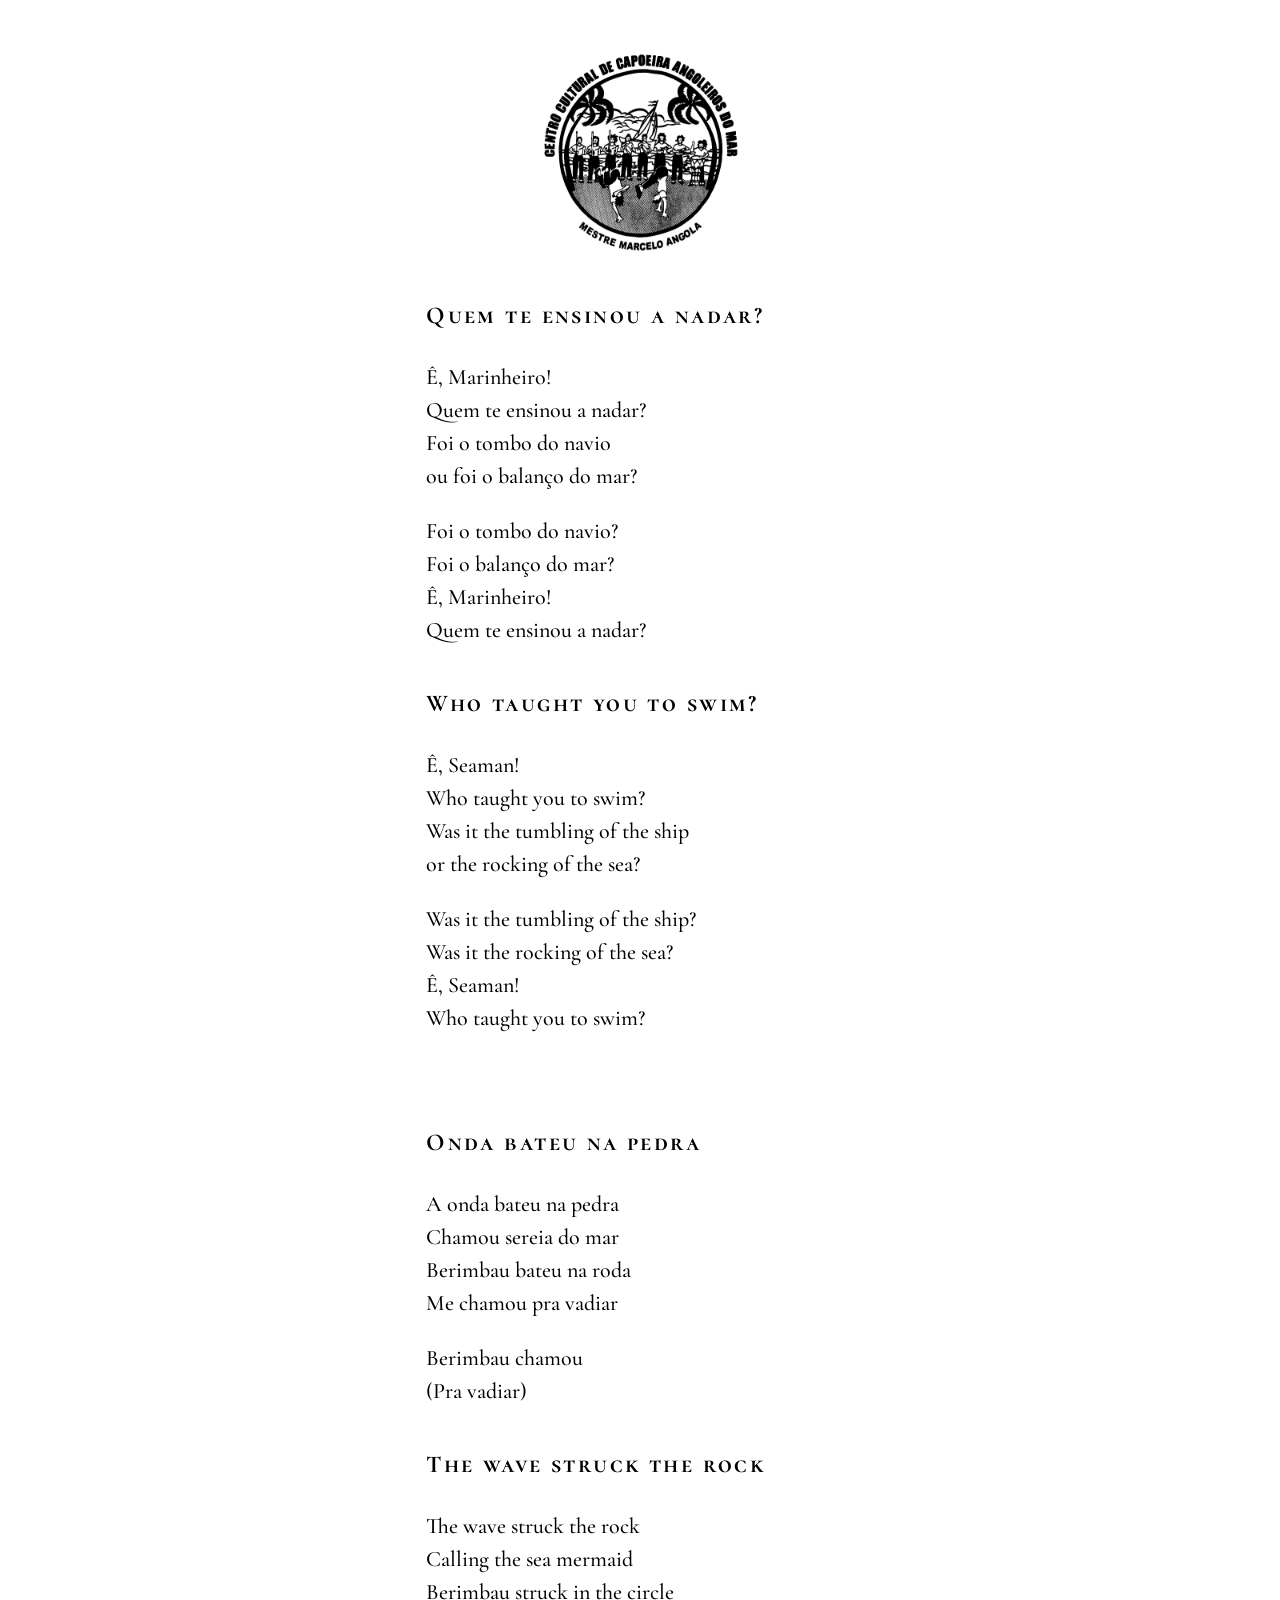
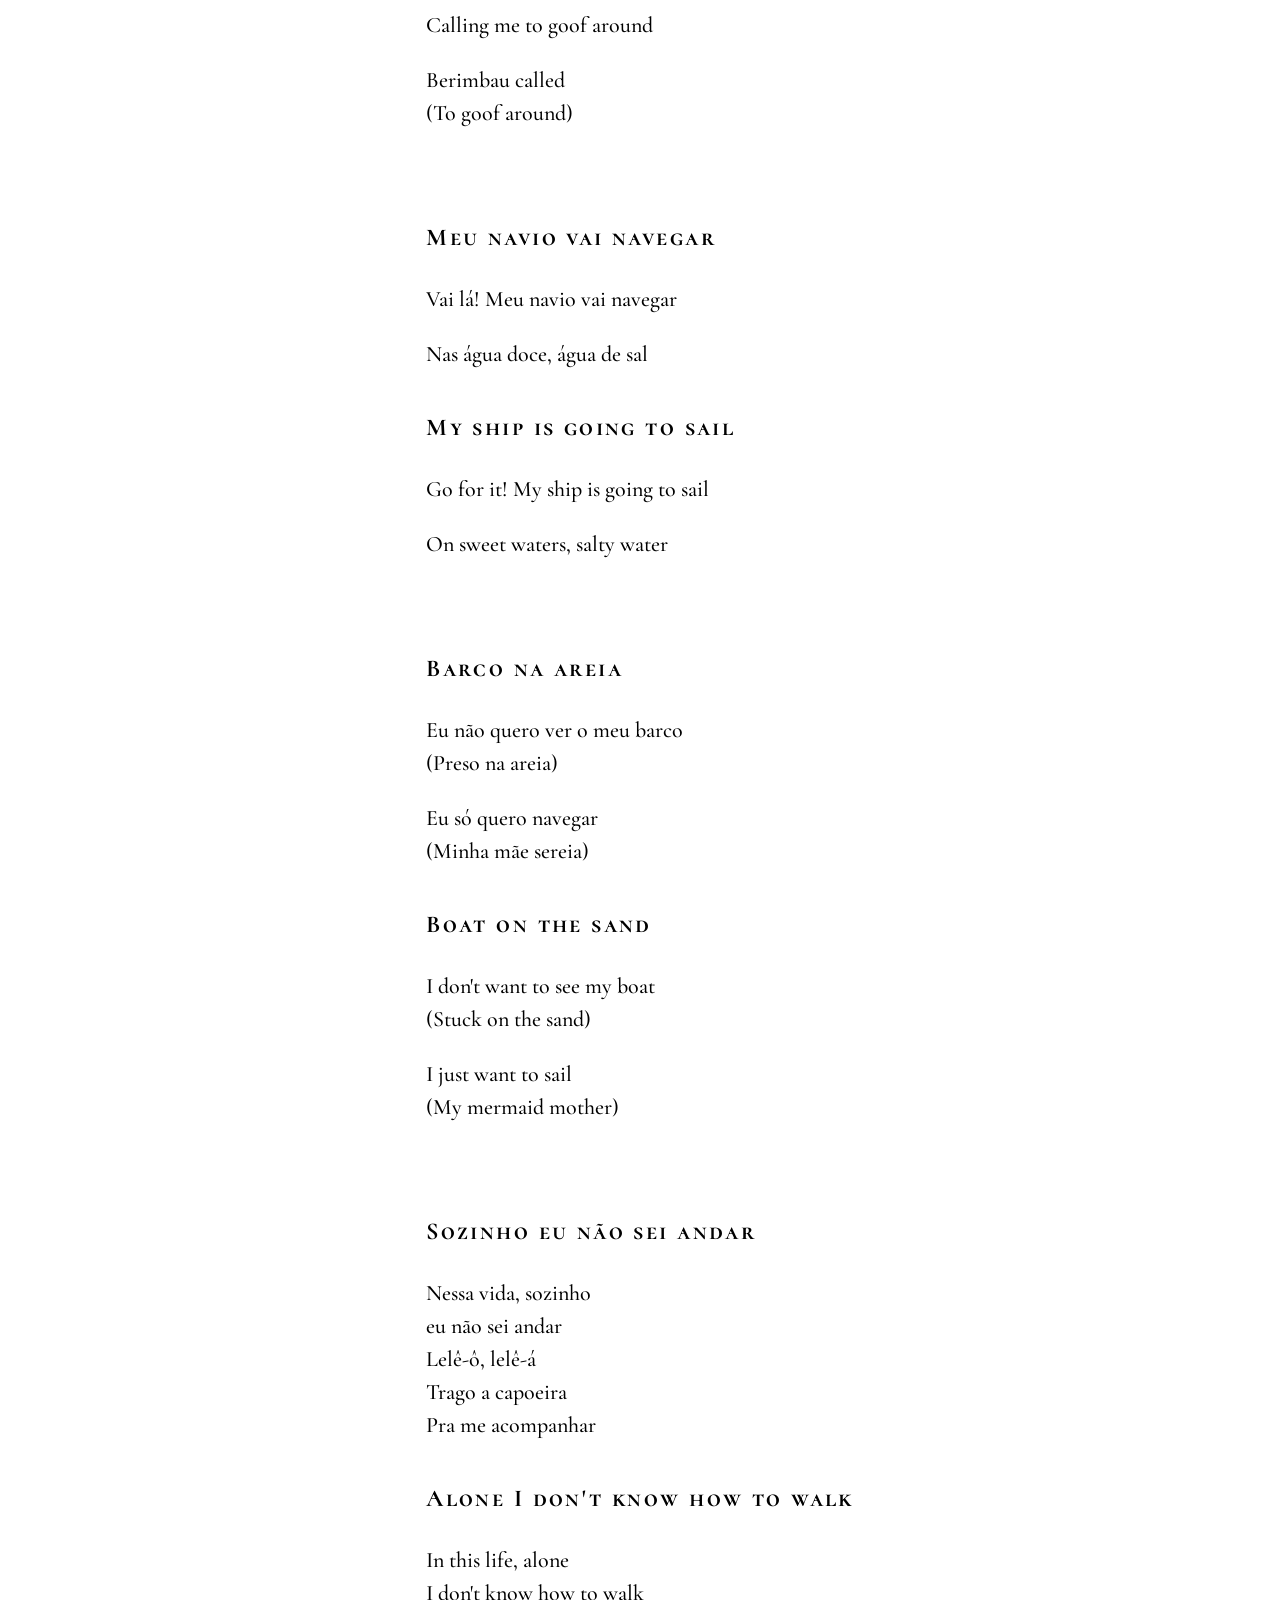
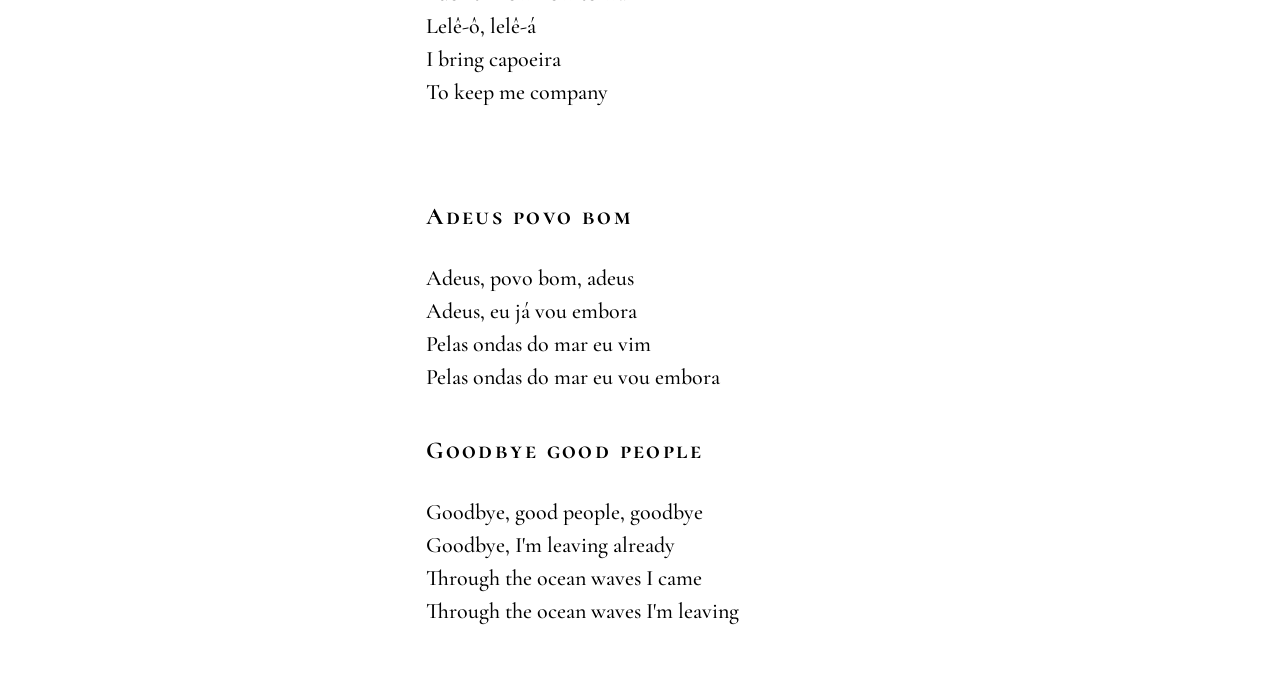
==== index.html @ b3fb3987 "First commit" ====
<!DOCTYPE html>
<head>
  <meta charset="utf-8">
  <title>Letras - Lyrics</title>
  <link rel="stylesheet" href="style.css">
  <meta name="viewport" content="width=device-width, initial-scale=1, maximum-scale=1, user-scalable=no">
</head>
  <body>
    <div class="container">
      <div class="content">
        
        <div style="align-self: center;">
          <img src="grupo.png" width="200px" alt="Angoleiros do Mar Logo">
        </div>

        <div class="block mb-20 mt-20">
          <h2>Quem te ensinou a nadar?</h2>
        </div>

        <div class="block">
          <p>Ê, Marinheiro!</p>
          <p>Quem te ensinou a nadar?</p>
          <p>Foi o tombo do navio</p>
          <p>ou foi o balanço do mar?</p>
        </div>

        <div class="block">
          <p>Foi o tombo do navio?</p>
          <p>Foi o balanço do mar?</p>
          <p>Ê, Marinheiro!</p>
          <p>Quem te ensinou a nadar?</p>
        </div>

        <div class="block mb-20 mt-20">
          <h2>Who taught you to swim?</h2>
        </div>

        <div class="block">
          <p>Ê, Seaman!</p>
          <p>Who taught you to swim?</p>
          <p>Was it the tumbling of the ship</p>
          <p>or the rocking of the sea?</p>
        </div>

        <div class="block">
          <p>Was it the tumbling of the ship?</p>
          <p>Was it the rocking of the sea?</p>
          <p>Ê, Seaman!</p>
          <p>Who taught you to swim?</p>
        </div>

        <div class="block mb-20 mt-20"></div>

        <div class="block mb-20 mt-20">
          <h2>Onda bateu na pedra</h2>
        </div>

        <div class="block">
          <p>A onda bateu na pedra</p>
          <p>Chamou sereia do mar</p>
          <p>Berimbau bateu na roda</p>
          <p>Me chamou pra vadiar</p>
        </div>

        <div class="block">
          <p>Berimbau chamou</p>
          <p>(Pra vadiar)</p>
        </div>

        <div class="block mb-20 mt-20">
          <h2>The wave struck the rock</h2>
        </div>

        <div class="block">
          <p>The wave struck the rock</p>
          <p>Calling the sea mermaid</p>
          <p>Berimbau struck in the circle</p>
          <p>Calling me to goof around</p>
        </div>

        <div class="block">
          <p>Berimbau called</p>
          <p>(To goof around)</p>
        </div>

        <div class="block mb-20 mt-20"></div>

        <div class="block mb-20 mt-20">
          <h2>Meu navio vai navegar</h2>
        </div>

        <div class="block">
          <p>Vai lá! Meu navio vai navegar</p>
        </div>

        <div class="block">
          <p>Nas água doce, água de sal</p>
        </div>

        <div class="block mb-20 mt-20">
          <h2>My ship is going to sail</h2>
        </div>

        <div class="block">
          <p>Go for it! My ship is going to sail</p>
        </div>

        <div class="block">
          <p>On sweet waters, salty water</p>
        </div>

        <div class="block mb-20 mt-20"></div>

        <div class="block mb-20 mt-20">
          <h2>Barco na areia</h2>
        </div>

        <div class="block">
          <p>Eu não quero ver o meu barco</p>
          <p>(Preso na areia)</p>
        </div>

        <div class="block">
          <p>Eu só quero navegar</p>
          <p>(Minha mãe sereia)</p>
        </div>

        <div class="block mb-20 mt-20">
          <h2>Boat on the sand</h2>
        </div>

        <div class="block">
          <p>I don&#x27;t want to see my boat</p>
          <p>(Stuck on the sand)</p>
        </div>

        <div class="block">
          <p>I just want to sail</p>
          <p>(My mermaid mother)</p>
        </div>

        <div class="block mb-20 mt-20"></div>

        <div class="block mb-20 mt-20">
          <h2>Sozinho eu não sei andar</h2>
        </div>

        <div class="block">
          <p>Nessa vida, sozinho</p>
          <p>eu não sei andar</p>
          <p>Lelê-ô, lelê-á</p>
          <p>Trago a capoeira</p>
          <p>Pra me acompanhar</p>
        </div>

        <div class="block mb-20 mt-20">
          <h2>Alone I don&#x27;t know how to walk</h2>
        </div>

        <div class="block">
          <p>In this life, alone</p>
          <p>I don&#x27;t know how to walk</p>
          <p>Lelê-ô, lelê-á</p>
          <p>I bring capoeira</p>
          <p>To keep me company</p>
        </div>

        <div class="block mb-20 mt-20"></div>

        <div class="block mb-20 mt-20">
          <h2>Adeus povo bom</h2>
        </div>

        <div class="block">
          <p>Adeus, povo bom, adeus</p>
          <p>Adeus, eu já vou embora</p>
          <p>Pelas ondas do mar eu vim</p>
          <p>Pelas ondas do mar eu vou embora</p>
        </div>

        <div class="block mb-20 mt-20">
          <h2>Goodbye good people</h2>
        </div>

        <div class="block">
          <p>Goodbye, good people, goodbye</p>
          <p>Goodbye, I&#x27;m leaving already</p>
          <p>Through the ocean waves I came</p>
          <p>Through the ocean waves I&#x27;m leaving</p>
        </div>

        

      </div>
    </div>
  </body>
</html>
---- style.css ----
@import url('https://fonts.googleapis.com/css2?family=Cormorant+Garamond:ital,wght@0,300..700;1,300..700&family=Cormorant+SC:wght@300;400;500;600;700&display=swap');

.cormorant-sc-bold {
  font-family: "Cormorant SC", serif;
  font-weight: 700;
  font-style: normal;
}

.cormorant-garamond-500 {
  font-family: "Cormorant Garamond", serif;
  font-optical-sizing: auto;
  font-weight: 500;
  font-style: normal;
}

html,
body {
  margin: 0;
  padding: 0;
  min-height: 100%;
  min-width: 100%;
  font-size: 22px;
}
body {
  display: flex;
  flex-direction: column;
  align-items: center;
  width: 100vw;
  min-height: 100vh;
}
*, *::before, *::after {
  box-sizing: border-box;
}

.container {
  position: relative;
  width: 100%;
  background: #FFFFFFFF;
  overflow: hidden;
  display: flex;
  align-items: center;
  justify-content: start;
  flex-direction: column;
}
.content {
  position: relative;
  height: auto;
  display: flex;
  align-items: start;
  justify-content: start;
  row-gap: 0.5em;
  padding-inline-start: 2em;
  padding-inline-end: 2em;
  padding-block-start: 1.8em;
  padding-block-end: 1.8em;
  flex-direction: column;
}

.block {
  display: flex;
  flex-direction: column;
  align-items: start;
  margin-bottom: 0.5em;
}

.mb-20 {
  margin-bottom: 20px !important;
}
.mt-20 {
  margin-top: 20px !important;
}

h2 {
  font-family: "Cormorant SC", serif;
  font-weight: 700;
  color: #000;
  font-size: 1.1em;
  margin: 0;
  letter-spacing: 0.1em;
}
p {
  font-size: 1em;
  line-height: 1.5em;
  margin: 0;
  color: #000;
  font-family: "Cormorant Garamond", serif;
  font-weight: 500;
}

@media only screen and (max-width: 767px) {
    body {
        font-size: 18px;
    }
}
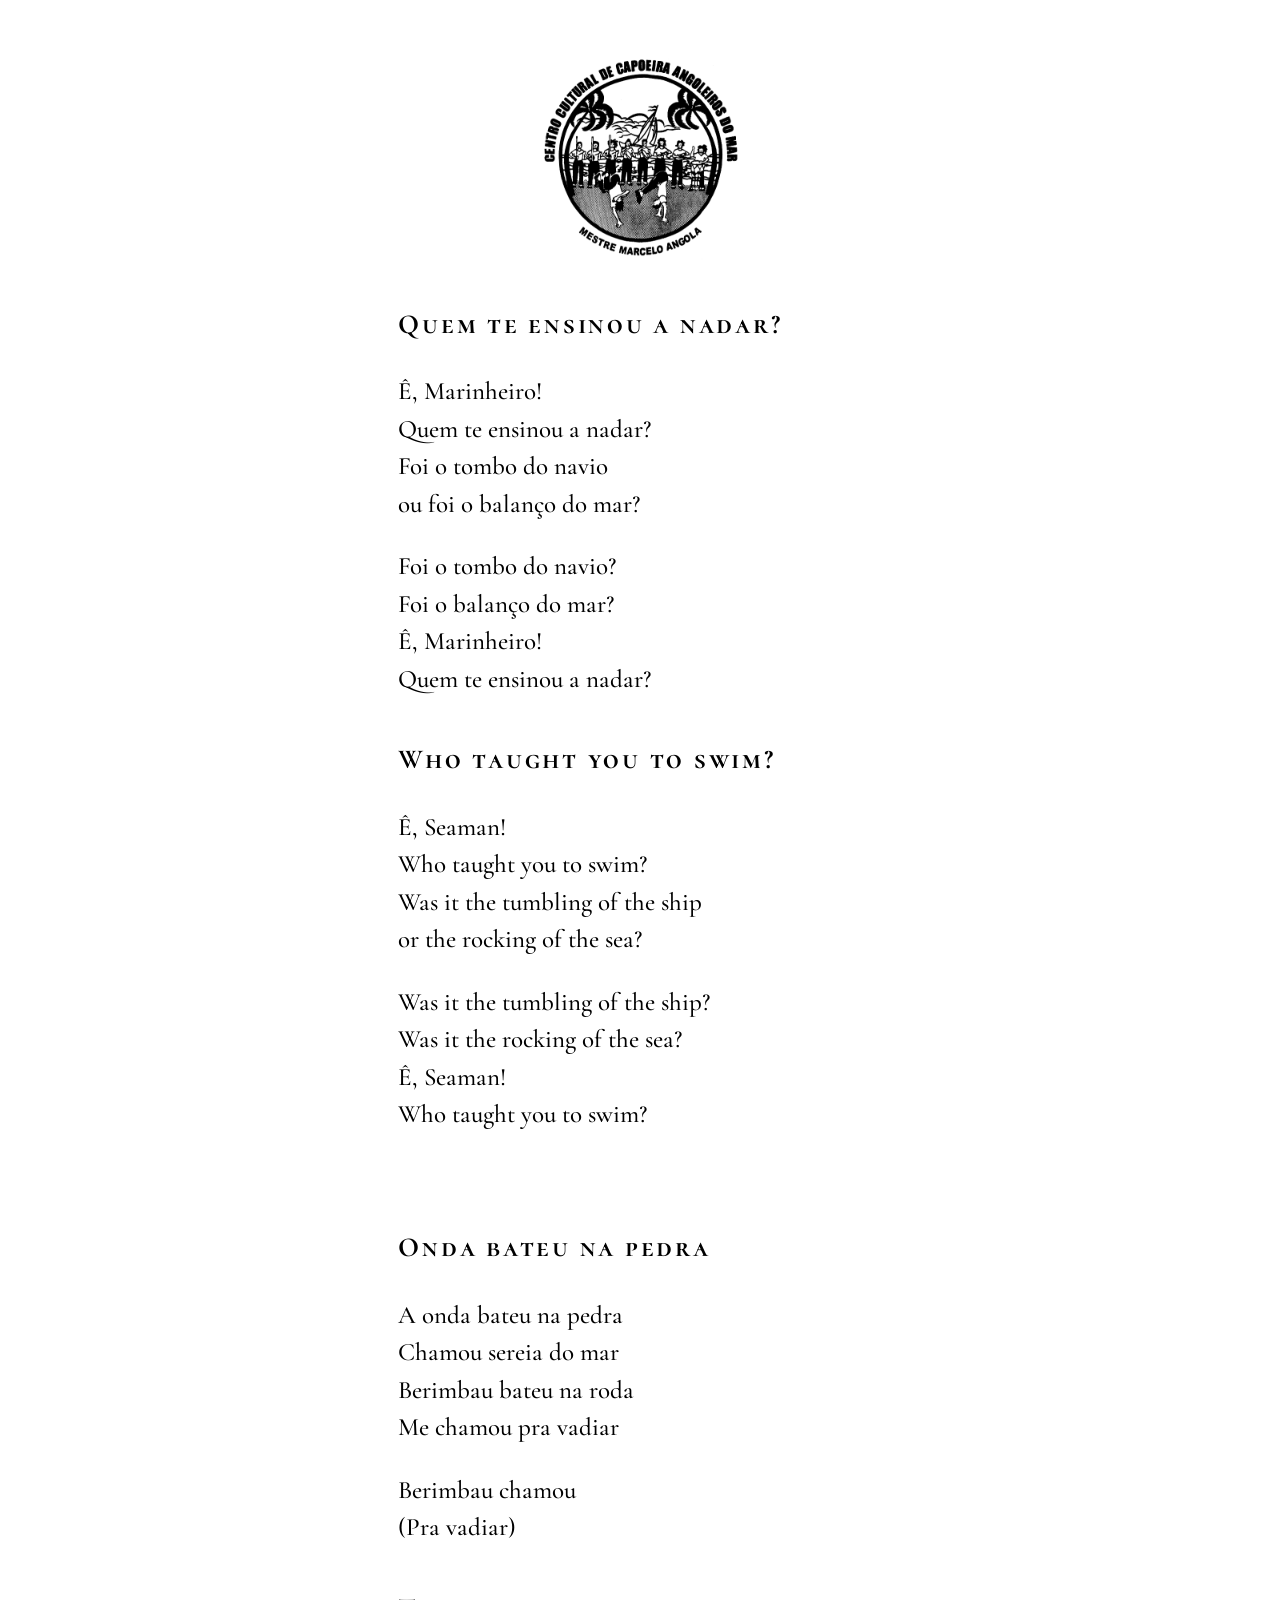
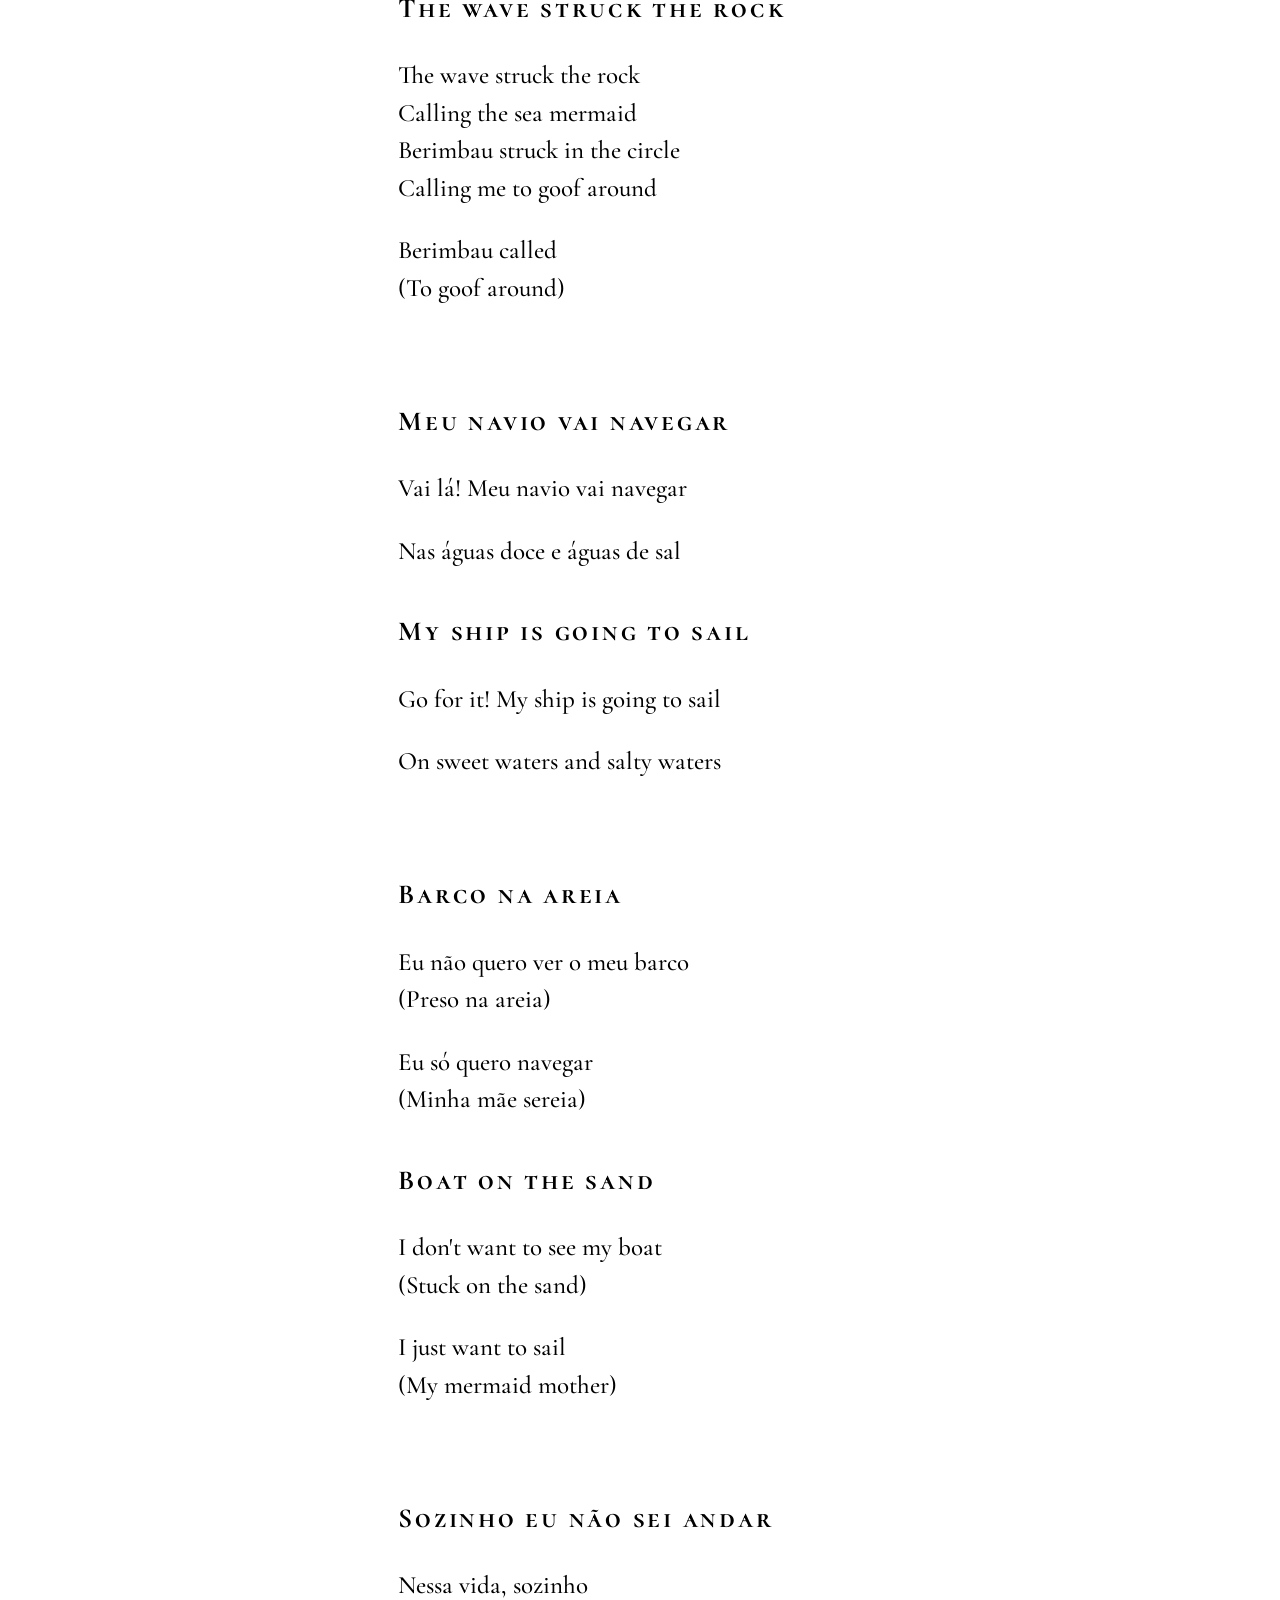
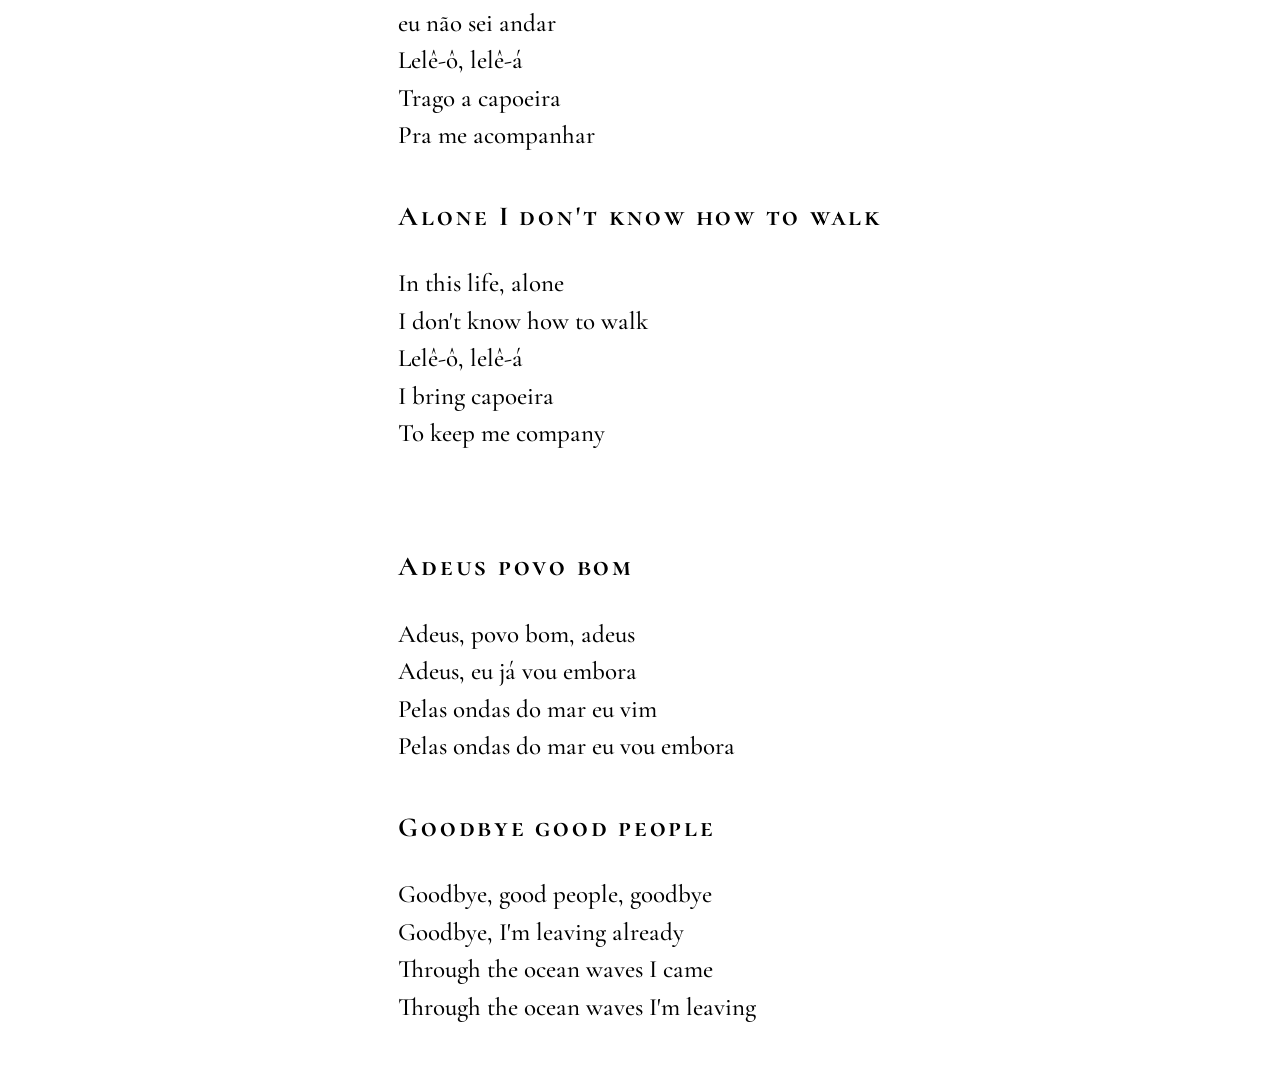
==== commit 97e6e83e: "Fix lyrics and style" ====
--- a/index.html
+++ b/index.html
@@ -94,7 +94,7 @@
         </div>
 
         <div class="block">
-          <p>Nas água doce, água de sal</p>
+          <p>Nas águas doce e águas de sal</p>
         </div>
 
         <div class="block mb-20 mt-20">
@@ -106,7 +106,7 @@
         </div>
 
         <div class="block">
-          <p>On sweet waters, salty water</p>
+          <p>On sweet waters and salty waters</p>
         </div>
 
         <div class="block mb-20 mt-20"></div>
--- a/style.css
+++ b/style.css
@@ -19,7 +19,7 @@
   padding: 0;
   min-height: 100%;
   min-width: 100%;
-  font-size: 22px;
+  font-size: 25px;
 }
 body {
   display: flex;
@@ -86,9 +86,3 @@
   font-family: "Cormorant Garamond", serif;
   font-weight: 500;
 }
-
-@media only screen and (max-width: 767px) {
-    body {
-        font-size: 18px;
-    }
-}
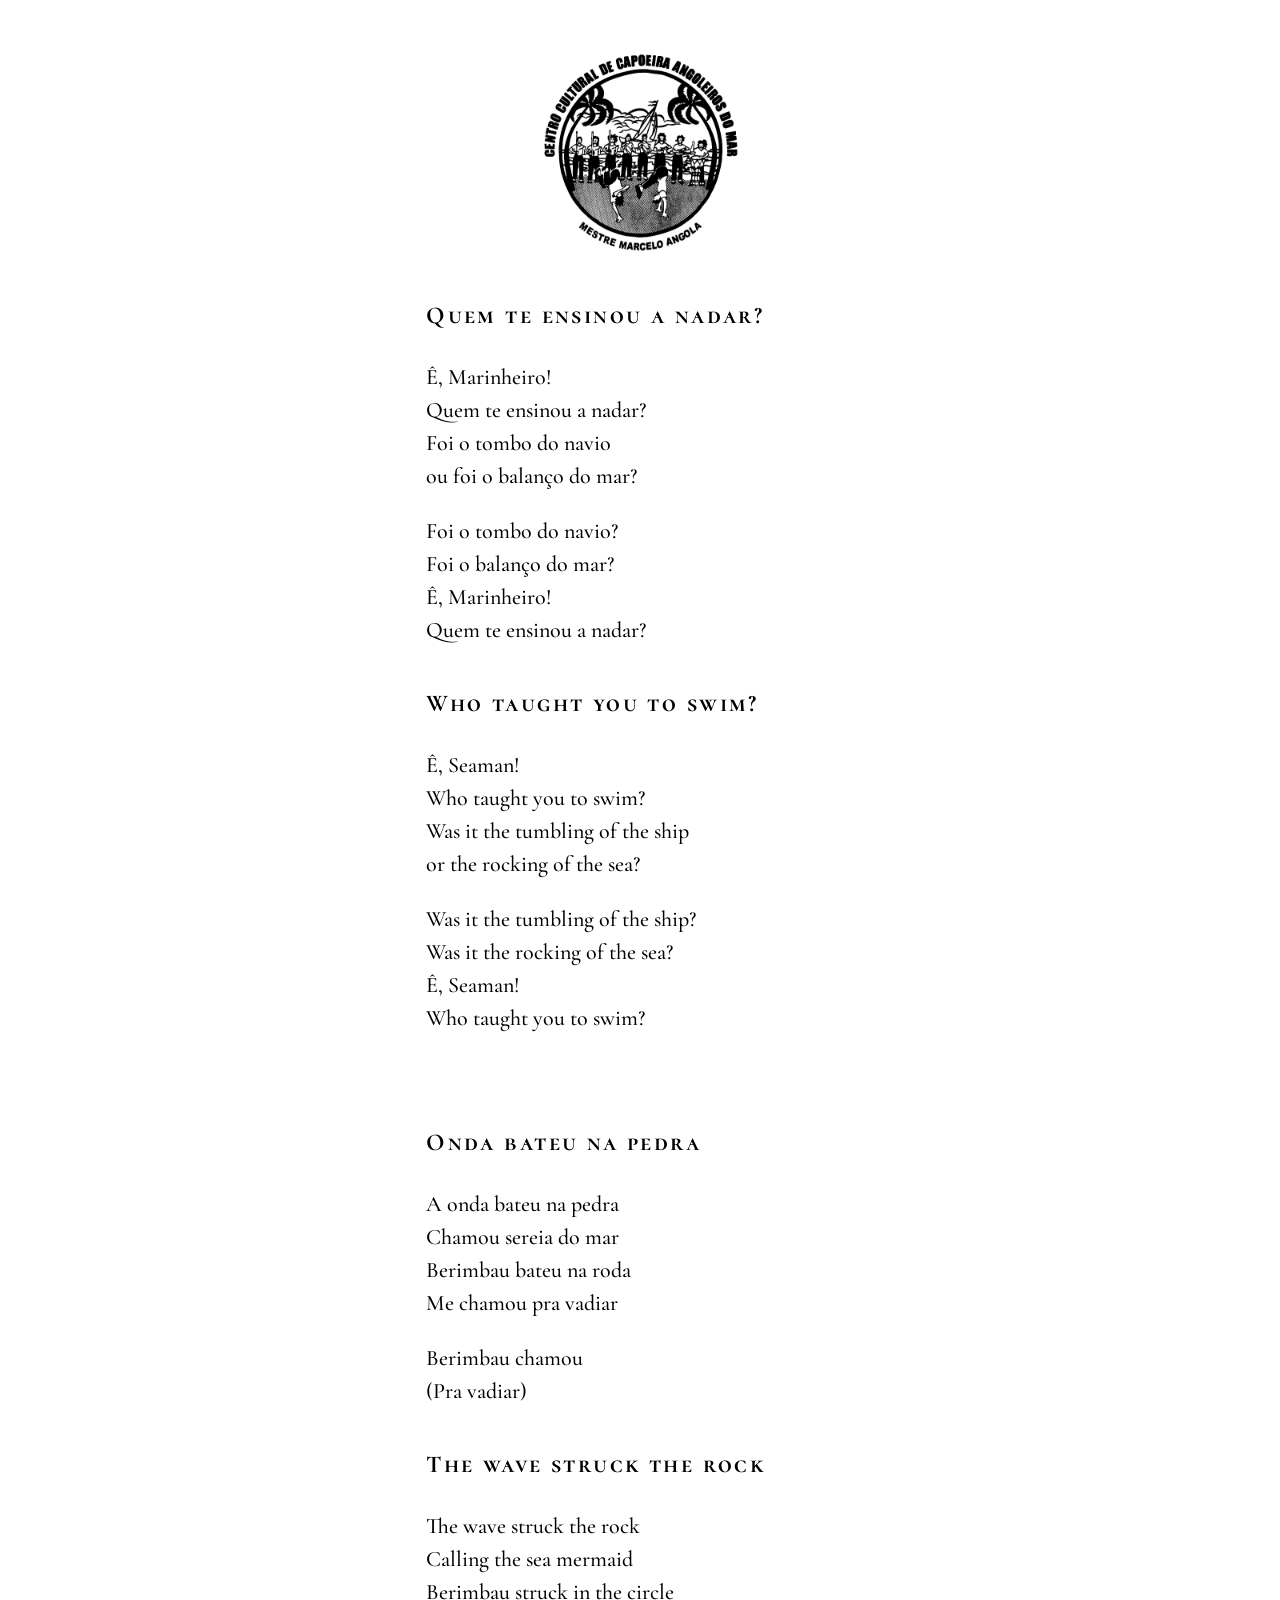
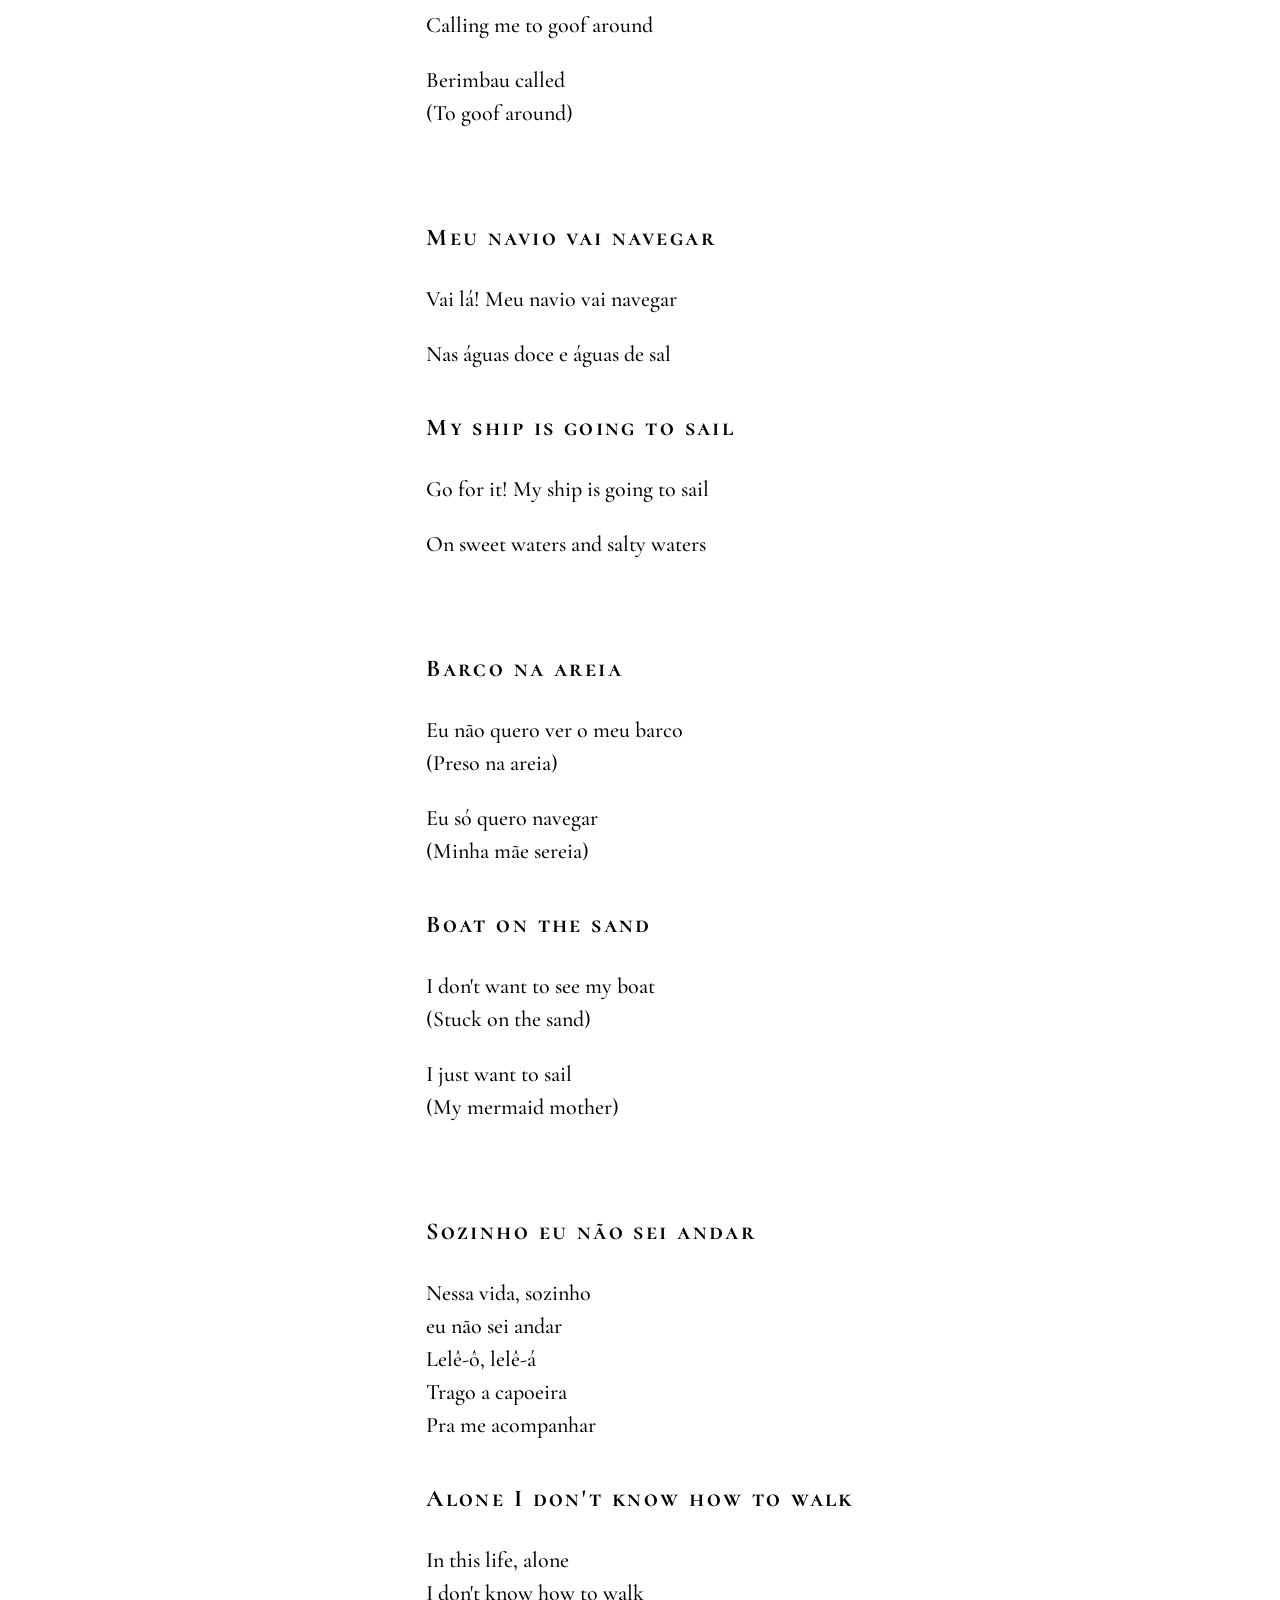
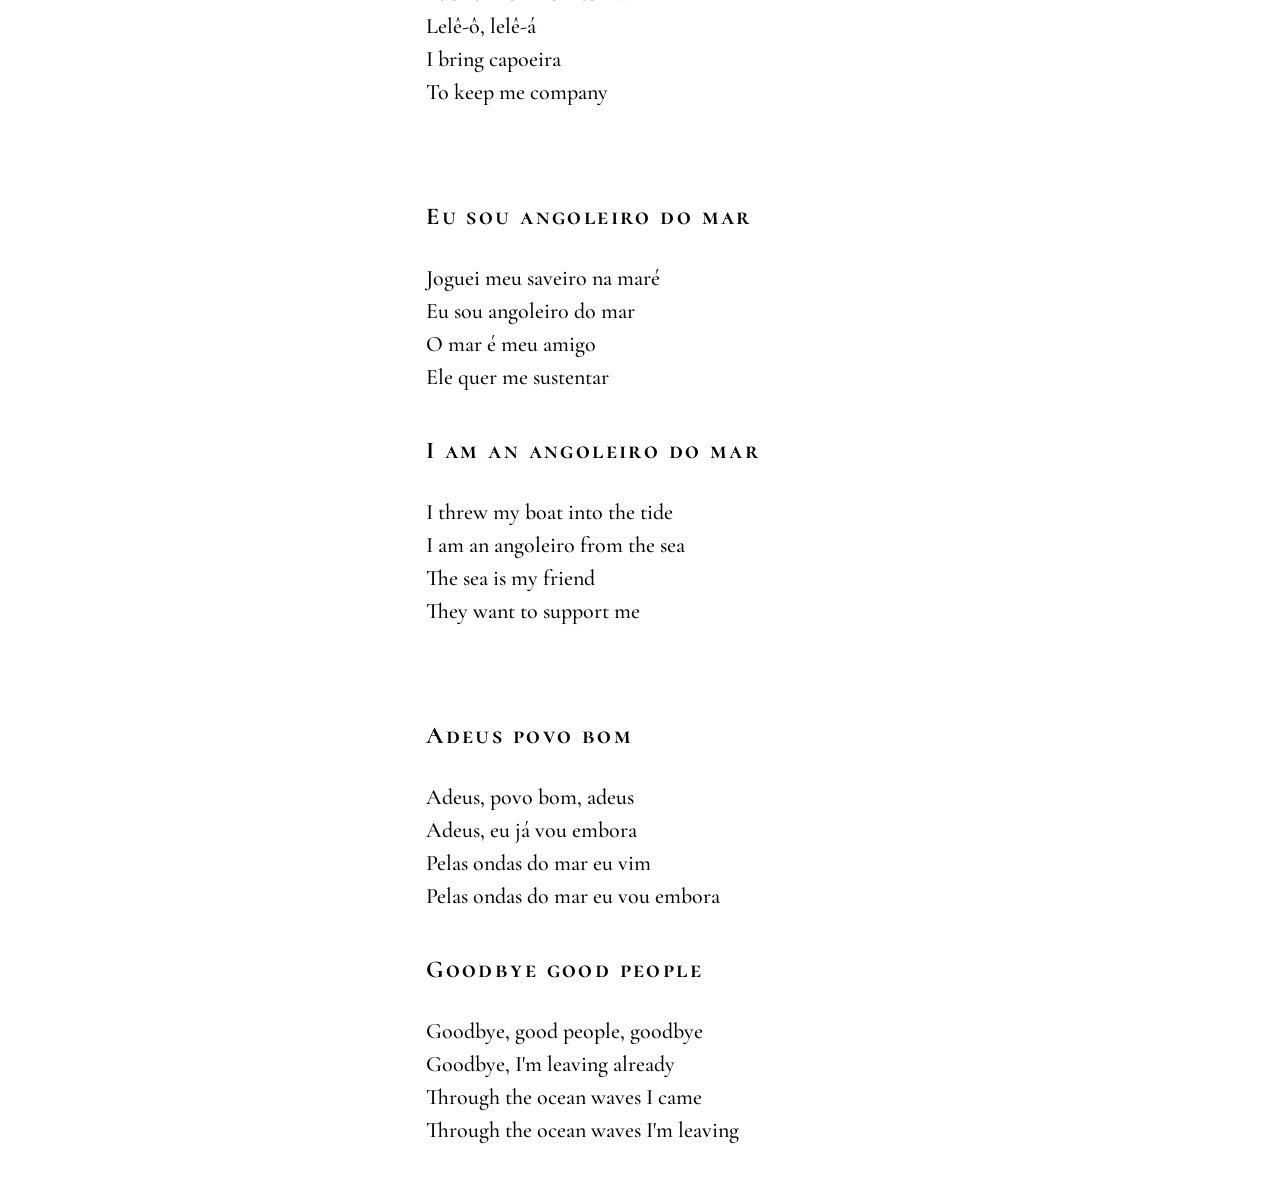
==== commit 90587991: "Add eu sou angoleiro do mar" ====
--- a/index.html
+++ b/index.html
@@ -168,6 +168,30 @@
         <div class="block mb-20 mt-20"></div>
 
         <div class="block mb-20 mt-20">
+          <h2>Eu sou angoleiro do mar</h2>
+        </div>
+
+        <div class="block">
+          <p>Joguei meu saveiro na maré</p>
+          <p>Eu sou angoleir0 do mar</p>
+          <p>O mar é meu amigo</p>
+          <p>Ele quer me sustentar</p>
+        </div>
+
+        <div class="block mb-20 mt-20">
+          <h2>I am an angoleiro do mar</h2>
+        </div>
+
+        <div class="block">
+          <p>I threw my boat into the tide</p>
+          <p>I am an angoleiro from the sea</p>
+          <p>The sea is my friend</p>
+          <p>They want to support me</p>
+        </div>
+
+        <div class="block mb-20 mt-20"></div>
+
+        <div class="block mb-20 mt-20">
           <h2>Adeus povo bom</h2>
         </div>
 
--- a/style.css
+++ b/style.css
@@ -19,7 +19,7 @@
   padding: 0;
   min-height: 100%;
   min-width: 100%;
-  font-size: 25px;
+  font-size: 22px;
 }
 body {
   display: flex;
@@ -86,3 +86,9 @@
   font-family: "Cormorant Garamond", serif;
   font-weight: 500;
 }
+
+@media only screen and (max-width: 767px) {
+    body {
+        font-size: 25px;
+    }
+}
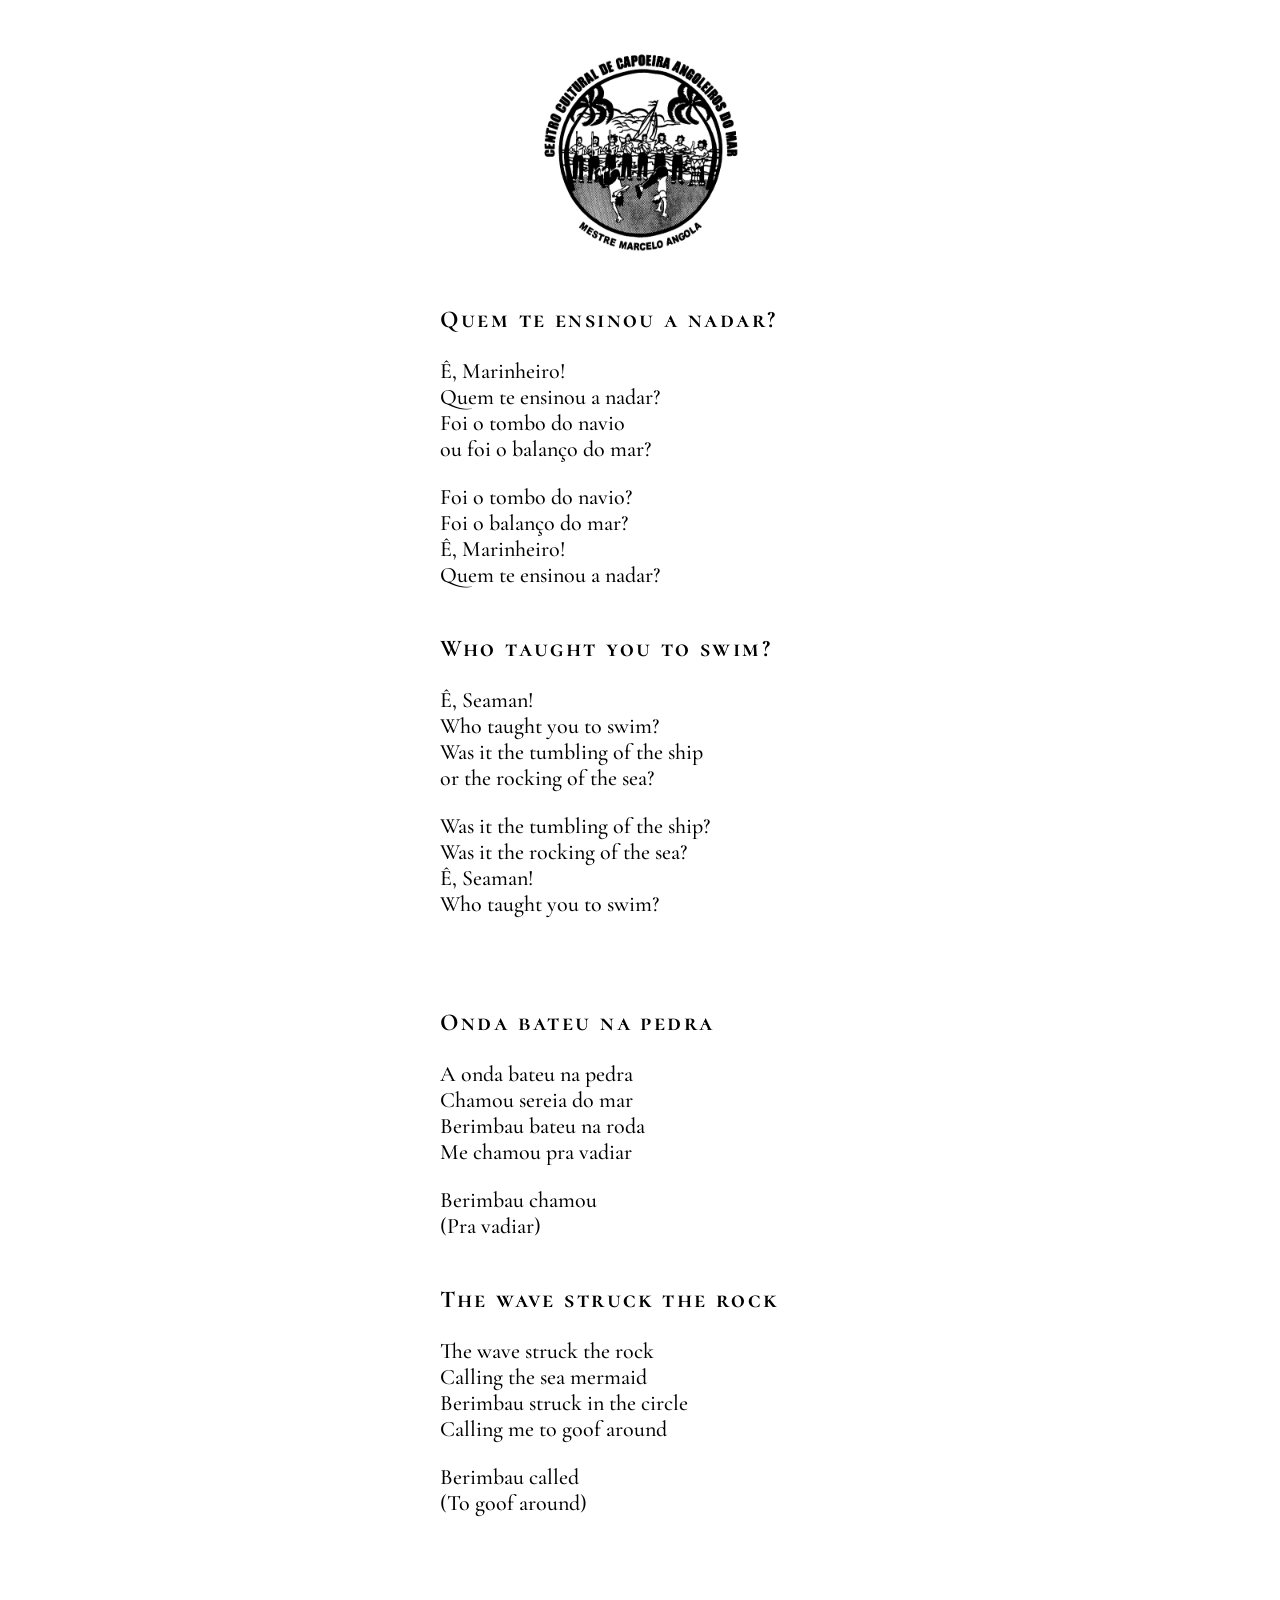
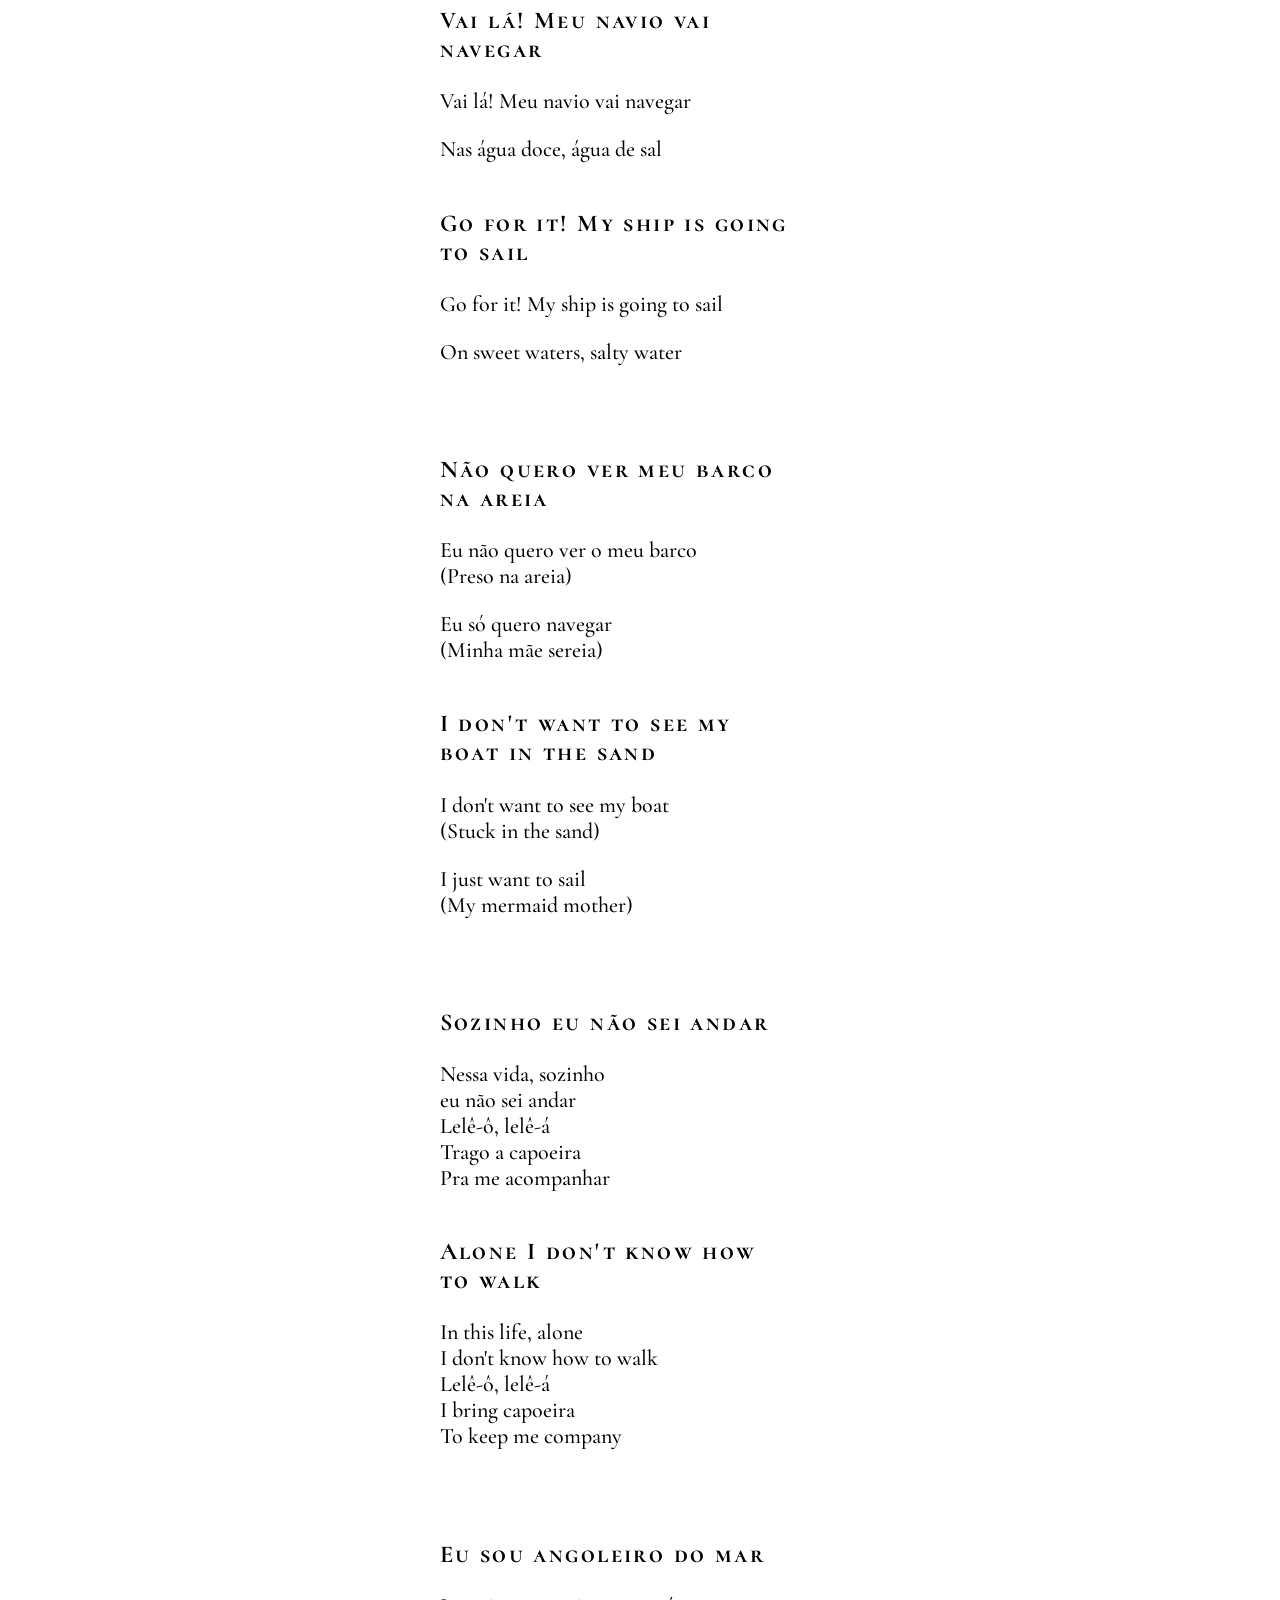
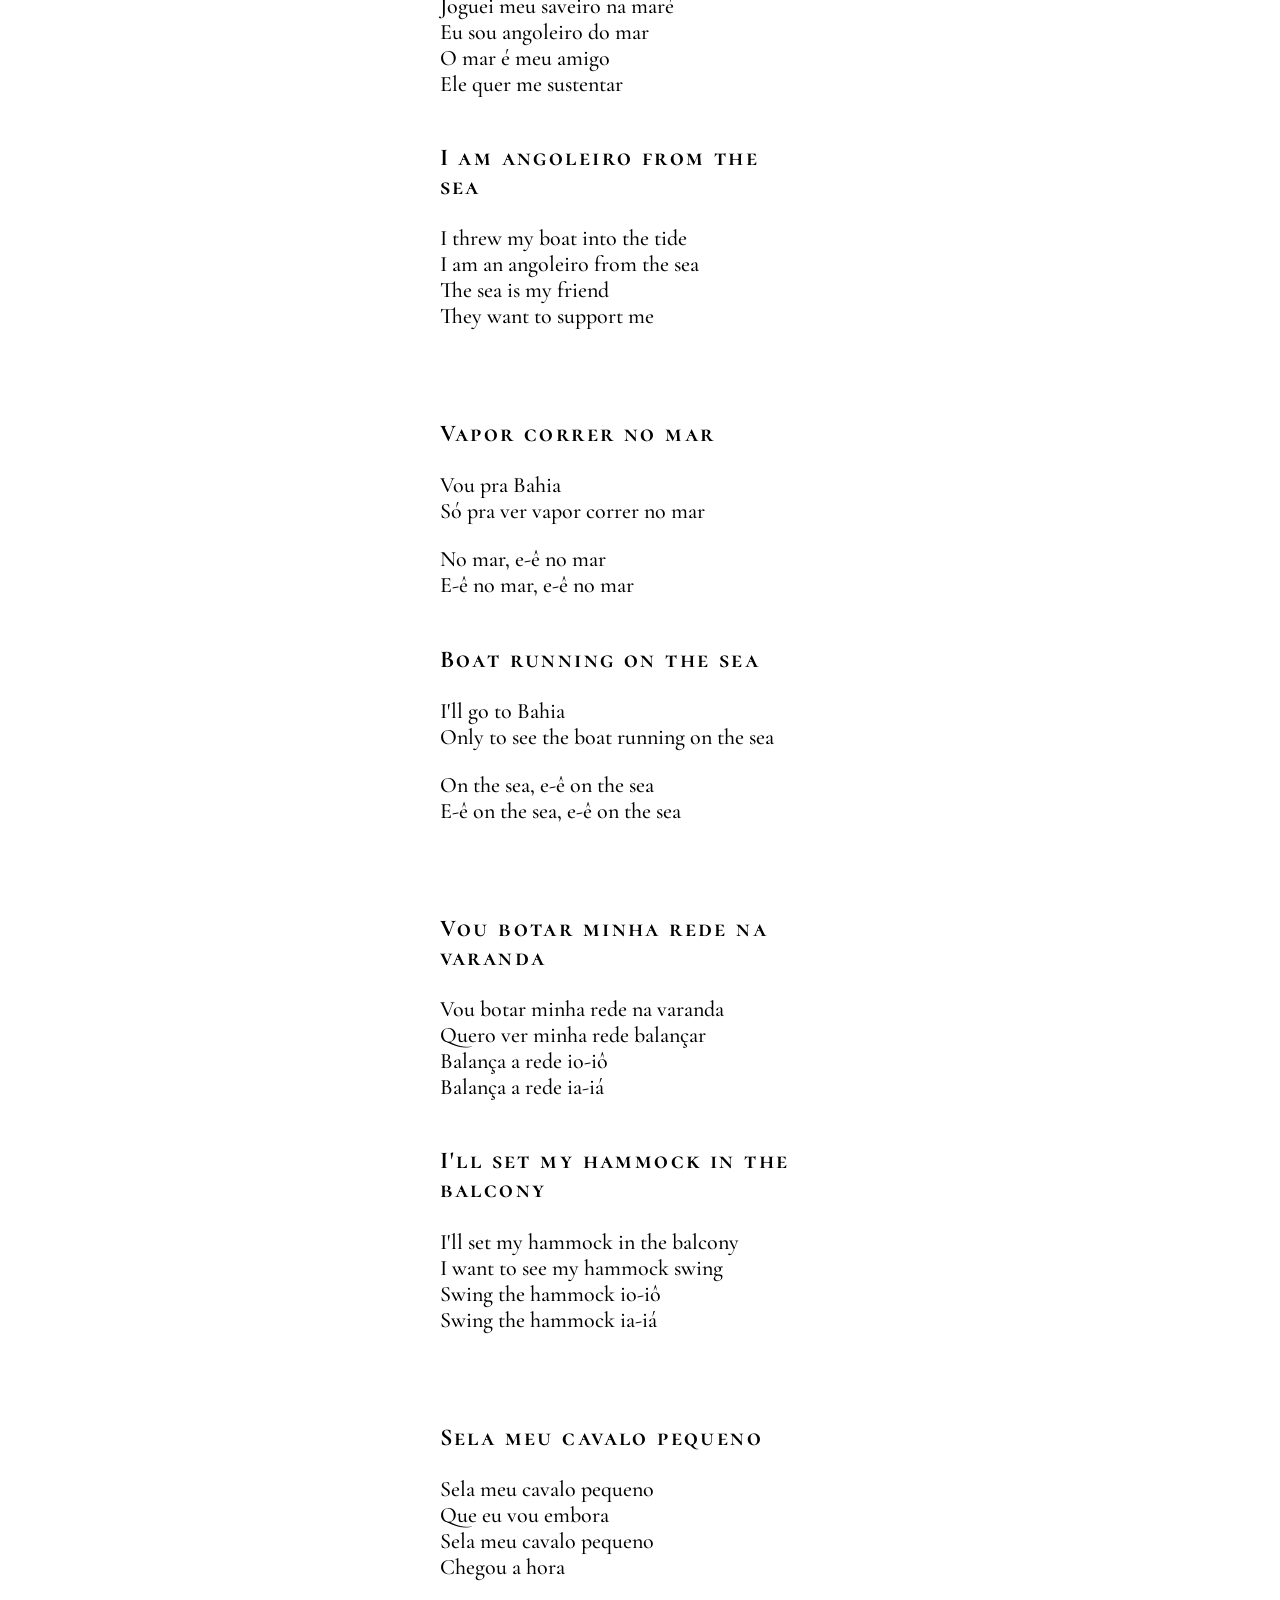
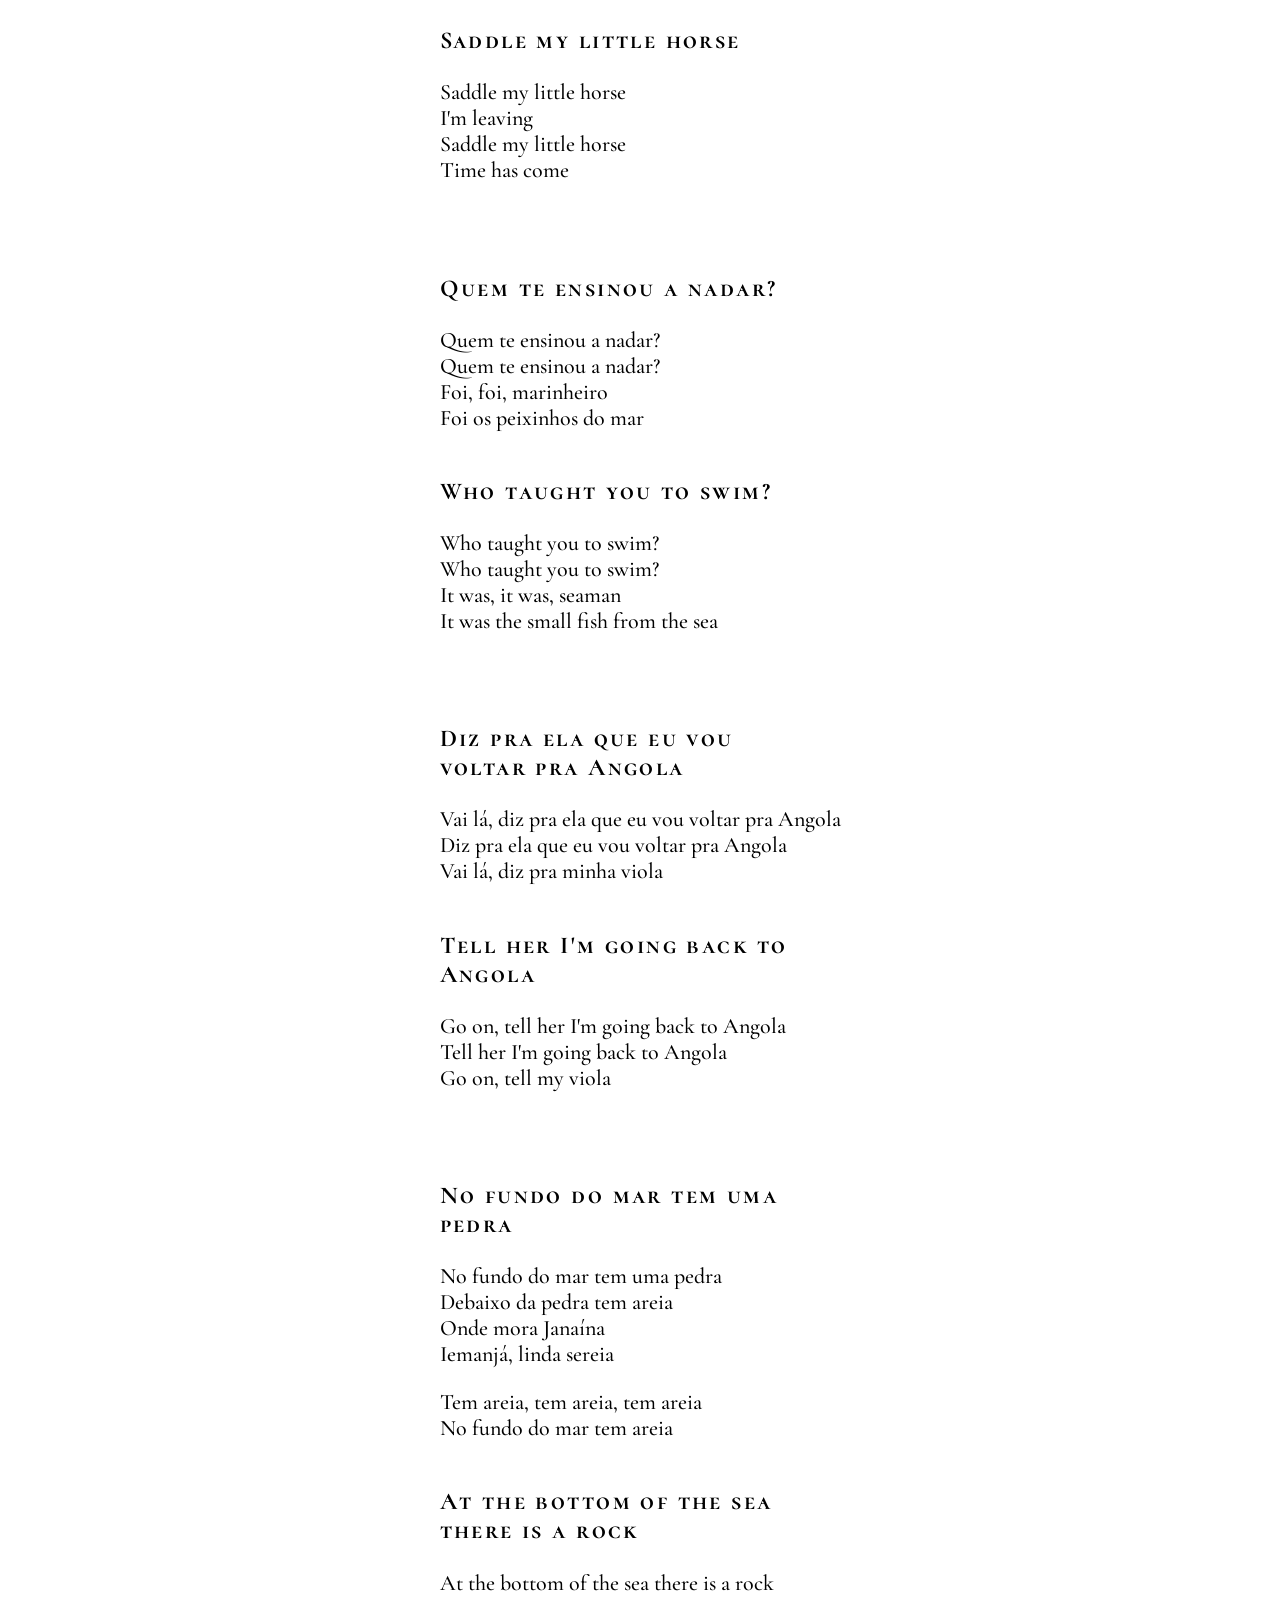
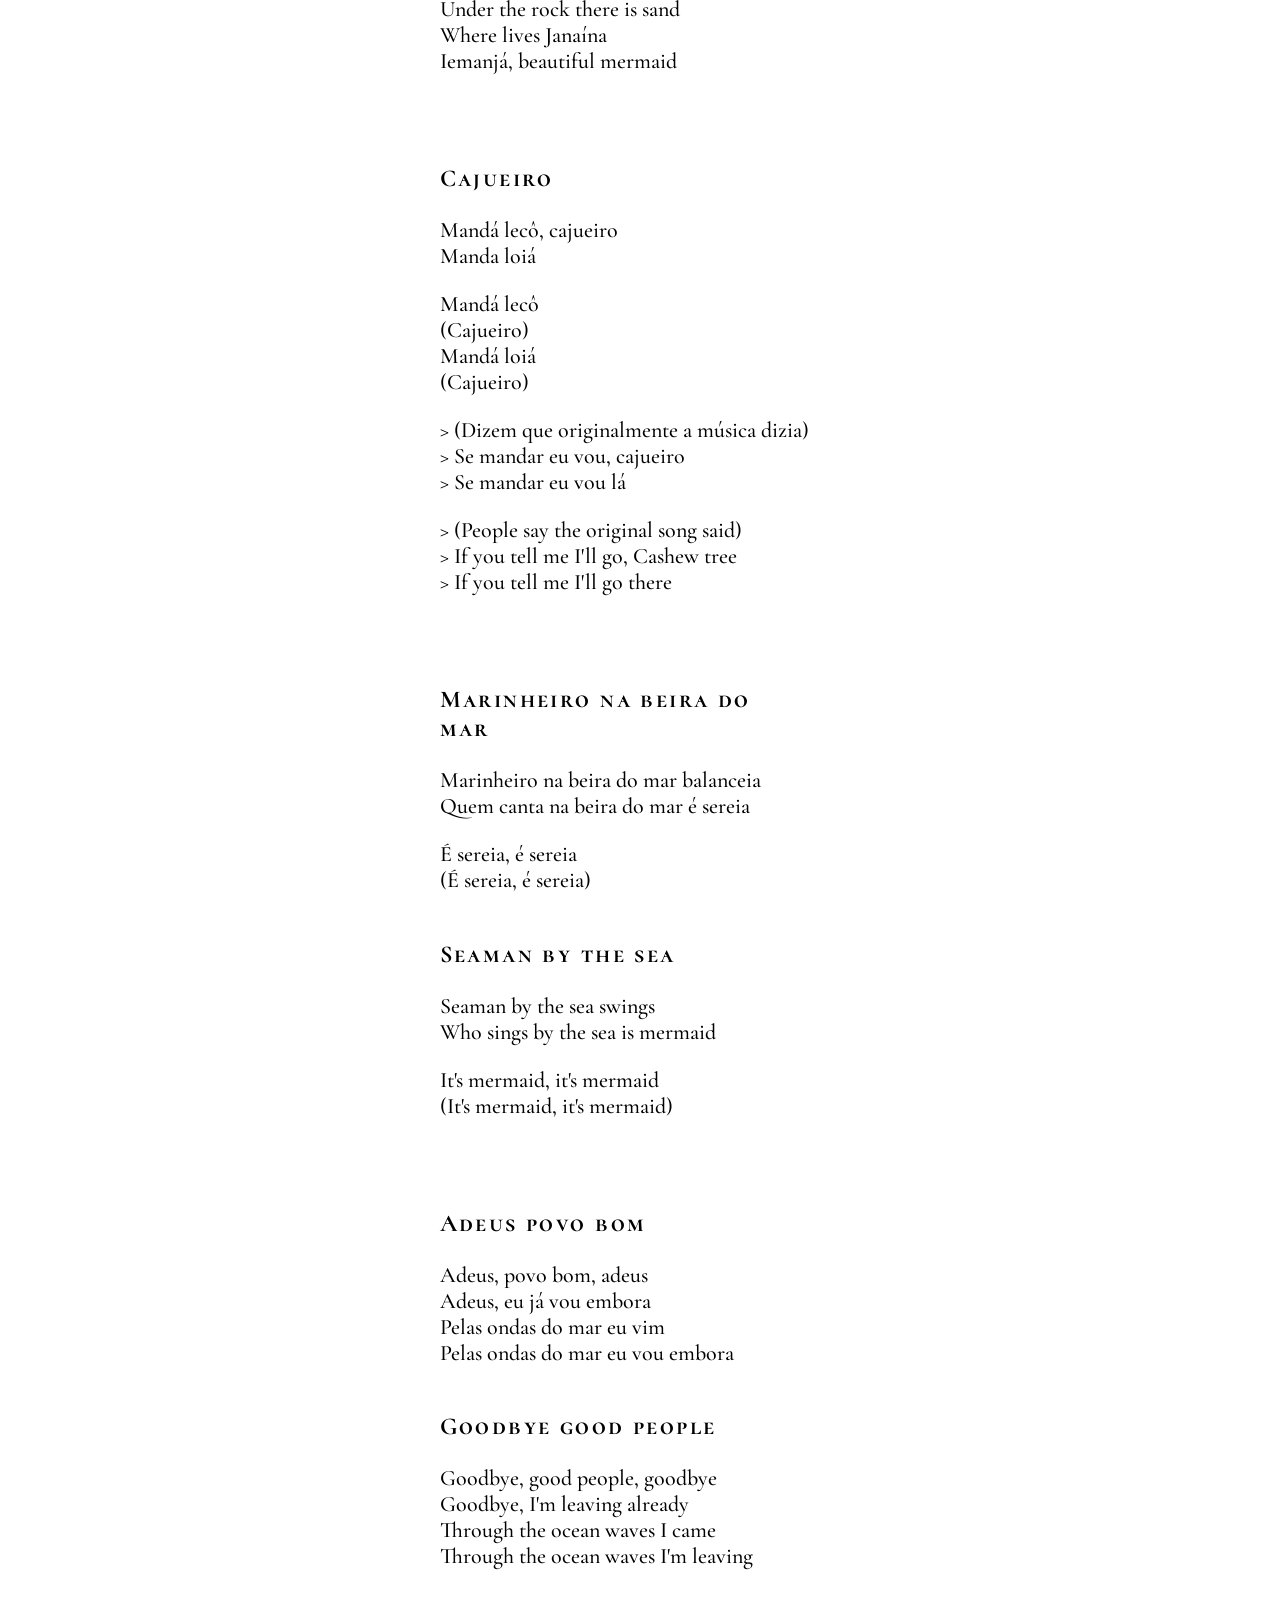
==== commit 3b2162ad: "Update" ====
--- a/index.html
+++ b/index.html
@@ -1,221 +1,183 @@
 <!DOCTYPE html>
+<html lang="en">
 <head>
   <meta charset="utf-8">
   <title>Letras - Lyrics</title>
   <link rel="stylesheet" href="style.css">
   <meta name="viewport" content="width=device-width, initial-scale=1, maximum-scale=1, user-scalable=no">
 </head>
-  <body>
-    <div class="container">
-      <div class="content">
-        
-        <div style="align-self: center;">
-          <img src="grupo.png" width="200px" alt="Angoleiros do Mar Logo">
-        </div>
+<body>
+  <div class="container">
+    <div class="content">
 
-        <div class="block mb-20 mt-20">
-          <h2>Quem te ensinou a nadar?</h2>
-        </div>
+      <div style="align-self: center;">
+        <img src="grupo.png" width="200px" alt="Angoleiros do Mar Logo">
+      </div>
 
-        <div class="block">
-          <p>Ê, Marinheiro!</p>
-          <p>Quem te ensinou a nadar?</p>
-          <p>Foi o tombo do navio</p>
-          <p>ou foi o balanço do mar?</p>
-        </div>
-
-        <div class="block">
-          <p>Foi o tombo do navio?</p>
-          <p>Foi o balanço do mar?</p>
-          <p>Ê, Marinheiro!</p>
-          <p>Quem te ensinou a nadar?</p>
-        </div>
-
-        <div class="block mb-20 mt-20">
-          <h2>Who taught you to swim?</h2>
-        </div>
-
-        <div class="block">
-          <p>Ê, Seaman!</p>
-          <p>Who taught you to swim?</p>
-          <p>Was it the tumbling of the ship</p>
-          <p>or the rocking of the sea?</p>
-        </div>
-
-        <div class="block">
-          <p>Was it the tumbling of the ship?</p>
-          <p>Was it the rocking of the sea?</p>
-          <p>Ê, Seaman!</p>
-          <p>Who taught you to swim?</p>
-        </div>
-
-        <div class="block mb-20 mt-20"></div>
-
-        <div class="block mb-20 mt-20">
-          <h2>Onda bateu na pedra</h2>
-        </div>
-
-        <div class="block">
-          <p>A onda bateu na pedra</p>
-          <p>Chamou sereia do mar</p>
-          <p>Berimbau bateu na roda</p>
-          <p>Me chamou pra vadiar</p>
-        </div>
-
-        <div class="block">
-          <p>Berimbau chamou</p>
-          <p>(Pra vadiar)</p>
-        </div>
-
-        <div class="block mb-20 mt-20">
-          <h2>The wave struck the rock</h2>
-        </div>
-
-        <div class="block">
-          <p>The wave struck the rock</p>
-          <p>Calling the sea mermaid</p>
-          <p>Berimbau struck in the circle</p>
-          <p>Calling me to goof around</p>
-        </div>
-
-        <div class="block">
-          <p>Berimbau called</p>
-          <p>(To goof around)</p>
-        </div>
-
-        <div class="block mb-20 mt-20"></div>
-
-        <div class="block mb-20 mt-20">
-          <h2>Meu navio vai navegar</h2>
-        </div>
-
-        <div class="block">
-          <p>Vai lá! Meu navio vai navegar</p>
-        </div>
-
-        <div class="block">
-          <p>Nas águas doce e águas de sal</p>
-        </div>
-
-        <div class="block mb-20 mt-20">
-          <h2>My ship is going to sail</h2>
-        </div>
-
-        <div class="block">
-          <p>Go for it! My ship is going to sail</p>
-        </div>
-
-        <div class="block">
-          <p>On sweet waters and salty waters</p>
-        </div>
-
-        <div class="block mb-20 mt-20"></div>
-
-        <div class="block mb-20 mt-20">
-          <h2>Barco na areia</h2>
-        </div>
-
-        <div class="block">
-          <p>Eu não quero ver o meu barco</p>
-          <p>(Preso na areia)</p>
-        </div>
-
-        <div class="block">
-          <p>Eu só quero navegar</p>
-          <p>(Minha mãe sereia)</p>
-        </div>
-
-        <div class="block mb-20 mt-20">
-          <h2>Boat on the sand</h2>
-        </div>
-
-        <div class="block">
-          <p>I don&#x27;t want to see my boat</p>
-          <p>(Stuck on the sand)</p>
-        </div>
-
-        <div class="block">
-          <p>I just want to sail</p>
-          <p>(My mermaid mother)</p>
-        </div>
-
-        <div class="block mb-20 mt-20"></div>
-
-        <div class="block mb-20 mt-20">
-          <h2>Sozinho eu não sei andar</h2>
-        </div>
-
-        <div class="block">
-          <p>Nessa vida, sozinho</p>
-          <p>eu não sei andar</p>
-          <p>Lelê-ô, lelê-á</p>
-          <p>Trago a capoeira</p>
-          <p>Pra me acompanhar</p>
-        </div>
-
-        <div class="block mb-20 mt-20">
-          <h2>Alone I don&#x27;t know how to walk</h2>
-        </div>
-
-        <div class="block">
-          <p>In this life, alone</p>
-          <p>I don&#x27;t know how to walk</p>
-          <p>Lelê-ô, lelê-á</p>
-          <p>I bring capoeira</p>
-          <p>To keep me company</p>
-        </div>
-
-        <div class="block mb-20 mt-20"></div>
-
-        <div class="block mb-20 mt-20">
-          <h2>Eu sou angoleiro do mar</h2>
-        </div>
-
-        <div class="block">
-          <p>Joguei meu saveiro na maré</p>
-          <p>Eu sou angoleir0 do mar</p>
-          <p>O mar é meu amigo</p>
-          <p>Ele quer me sustentar</p>
-        </div>
-
-        <div class="block mb-20 mt-20">
-          <h2>I am an angoleiro do mar</h2>
-        </div>
-
-        <div class="block">
-          <p>I threw my boat into the tide</p>
-          <p>I am an angoleiro from the sea</p>
-          <p>The sea is my friend</p>
-          <p>They want to support me</p>
-        </div>
-
-        <div class="block mb-20 mt-20"></div>
-
-        <div class="block mb-20 mt-20">
-          <h2>Adeus povo bom</h2>
-        </div>
-
-        <div class="block">
-          <p>Adeus, povo bom, adeus</p>
-          <p>Adeus, eu já vou embora</p>
-          <p>Pelas ondas do mar eu vim</p>
-          <p>Pelas ondas do mar eu vou embora</p>
-        </div>
-
-        <div class="block mb-20 mt-20">
-          <h2>Goodbye good people</h2>
-        </div>
-
-        <div class="block">
-          <p>Goodbye, good people, goodbye</p>
-          <p>Goodbye, I&#x27;m leaving already</p>
-          <p>Through the ocean waves I came</p>
-          <p>Through the ocean waves I&#x27;m leaving</p>
-        </div>
-
-        
-
-      </div>
+      <!-- PARTS -->
+<div class="pair">
+  <section>
+    <h2>Quem te ensinou a nadar?</h2>
+    <div class="strophe">Ê, Marinheiro!<br>Quem te ensinou a nadar?<br>Foi o tombo do navio<br>ou foi o balanço do mar?</div>
+    <div class="strophe">Foi o tombo do navio?<br>Foi o balanço do mar?<br>Ê, Marinheiro!<br>Quem te ensinou a nadar?</div>
+  </section>
+  <section>
+    <h2>Who taught you to swim?</h2>
+    <div class="strophe">Ê, Seaman!<br>Who taught you to swim?<br>Was it the tumbling of the ship<br>or the rocking of the sea?</div>
+    <div class="strophe">Was it the tumbling of the ship?<br>Was it the rocking of the sea?<br>Ê, Seaman!<br>Who taught you to swim?</div>
+  </section>
+</div>
+<div class="pair">
+  <section>
+    <h2>Onda bateu na pedra</h2>
+    <div class="strophe">A onda bateu na pedra<br>Chamou sereia do mar<br>Berimbau bateu na roda<br>Me chamou pra vadiar</div>
+    <div class="strophe">Berimbau chamou<br>(Pra vadiar)</div>
+  </section>
+  <section>
+    <h2>The wave struck the rock</h2>
+    <div class="strophe">The wave struck the rock<br>Calling the sea mermaid<br>Berimbau struck in the circle<br>Calling me to goof around</div>
+    <div class="strophe">Berimbau called<br>(To goof around)</div>
+  </section>
+</div>
+<div class="pair">
+  <section>
+    <h2>Vai lá! Meu navio vai navegar</h2>
+    <div class="strophe">Vai lá! Meu navio vai navegar</div>
+    <div class="strophe">Nas água doce, água de sal</div>
+  </section>
+  <section>
+    <h2>Go for it! My ship is going to sail</h2>
+    <div class="strophe">Go for it! My ship is going to sail</div>
+    <div class="strophe">On sweet waters, salty water</div>
+  </section>
+</div>
+<div class="pair">
+  <section>
+    <h2>Não quero ver meu barco na areia</h2>
+    <div class="strophe">Eu não quero ver o meu barco<br>(Preso na areia)</div>
+    <div class="strophe">Eu só quero navegar<br>(Minha mãe sereia)</div>
+  </section>
+  <section>
+    <h2>I don't want to see my boat in the sand</h2>
+    <div class="strophe">I don't want to see my boat<br>(Stuck in the sand)</div>
+    <div class="strophe">I just want to sail<br>(My mermaid mother)</div>
+  </section>
+</div>
+<div class="pair">
+  <section>
+    <h2>Sozinho eu não sei andar</h2>
+    <div class="strophe">Nessa vida, sozinho <br>eu não sei andar<br>Lelê-ô, lelê-á<br>Trago a capoeira<br>Pra me acompanhar</div>
+  </section>
+  <section>
+    <h2>Alone I don't know how to walk</h2>
+    <div class="strophe">In this life, alone<br>I don't know how to walk<br>Lelê-ô, lelê-á<br>I bring capoeira<br>To keep me company</div>
+  </section>
+</div>
+<div class="pair">
+  <section>
+    <h2>Eu sou angoleiro do mar</h2>
+    <div class="strophe">Joguei meu saveiro na maré<br>Eu sou angoleiro do mar<br>O mar é meu amigo<br>Ele quer me sustentar</div>
+  </section>
+  <section>
+    <h2>I am angoleiro from the sea</h2>
+    <div class="strophe">I threw my boat into the tide<br>I am an angoleiro from the sea<br>The sea is my friend<br>They want to support me</div>
+  </section>
+</div>
+<div class="pair">
+  <section>
+    <h2>Vapor correr no mar</h2>
+    <div class="strophe">Vou pra Bahia<br>Só pra ver vapor correr no mar</div>
+    <div class="strophe">No mar, e-ê no mar<br>E-ê no mar, e-ê no mar</div>
+  </section>
+  <section>
+    <h2>Boat running on the sea</h2>
+    <div class="strophe">I'll go to Bahia<br>Only to see the boat running on the sea</div>
+    <div class="strophe">On the sea, e-ê on the sea<br>E-ê on the sea, e-ê on the sea</div>
+  </section>
+</div>
+<div class="pair">
+  <section>
+    <h2>Vou botar minha rede na varanda</h2>
+    <div class="strophe">Vou botar minha rede na varanda<br>Quero ver minha rede balançar<br>Balança a rede io-iô<br>Balança a rede ia-iá</div>
+  </section>
+  <section>
+    <h2>I'll set my hammock in the balcony</h2>
+    <div class="strophe">I'll set my hammock in the balcony<br>I want to see my hammock swing<br>Swing the hammock io-iô<br>Swing the hammock ia-iá</div>
+  </section>
+</div>
+<div class="pair">
+  <section>
+    <h2>Sela meu cavalo pequeno</h2>
+    <div class="strophe">Sela meu cavalo pequeno<br>Que eu vou embora<br>Sela meu cavalo pequeno<br>Chegou a hora</div>
+  </section>
+  <section>
+    <h2>Saddle my little horse</h2>
+    <div class="strophe">Saddle my little horse<br>I'm leaving<br>Saddle my little horse<br>Time has come</div>
+  </section>
+</div>
+<div class="pair">
+  <section>
+    <h2>Quem te ensinou a nadar?</h2>
+    <div class="strophe">Quem te ensinou a nadar?<br>Quem te ensinou a nadar?<br>Foi, foi, marinheiro<br>Foi os peixinhos do mar</div>
+  </section>
+  <section>
+    <h2>Who taught you to swim?</h2>
+    <div class="strophe">Who taught you to swim?<br>Who taught you to swim?<br>It was, it was, seaman<br>It was the small fish from the sea</div>
+  </section>
+</div>
+<div class="pair">
+  <section>
+    <h2>Diz pra ela que eu vou voltar pra Angola</h2>
+    <div class="strophe">Vai lá, diz pra ela que eu vou voltar pra Angola<br>Diz pra ela que eu vou voltar pra Angola<br>Vai lá, diz pra minha viola</div>
+  </section>
+  <section>
+    <h2>Tell her I'm going back to Angola</h2>
+    <div class="strophe">Go on, tell her I'm going back to Angola<br>Tell her I'm going back to Angola<br>Go on, tell my viola</div>
+  </section>
+</div>
+<div class="pair">
+  <section>
+    <h2>No fundo do mar tem uma pedra</h2>
+    <div class="strophe">No fundo do mar tem uma pedra<br>Debaixo da pedra tem areia<br>Onde mora Janaína<br>Iemanjá, linda sereia</div>
+    <div class="strophe">Tem areia, tem areia, tem areia<br>No fundo do mar tem areia</div>
+  </section>
+  <section>
+    <h2>At the bottom of the sea there is a rock</h2>
+    <div class="strophe">At the bottom of the sea there is a rock<br>Under the rock there is sand<br>Where lives Janaína<br>Iemanjá, beautiful mermaid</div>
+  </section>
+</div>
+<div class="pair">
+  <section>
+    <h2>Cajueiro</h2>
+    <div class="strophe">Mandá lecô, cajueiro<br>Manda loiá</div>
+    <div class="strophe">Mandá lecô<br>(Cajueiro)<br>Mandá loiá<br>(Cajueiro)</div>
+    <div class="strophe">> (Dizem que originalmente a música dizia)<br>> Se mandar eu vou, cajueiro<br>> Se mandar eu vou lá</div>
+    <div class="strophe">> (People say the original song said)<br>> If you tell me I'll go, Cashew tree<br>> If you tell me I'll go there</div>
+  </section>
+</div>
+<div class="pair">
+  <section>
+    <h2>Marinheiro na beira do mar</h2>
+    <div class="strophe">Marinheiro na beira do mar balanceia<br>Quem canta na beira do mar é sereia</div>
+    <div class="strophe">É sereia, é sereia<br>(É sereia, é sereia)</div>
+  </section>
+  <section>
+    <h2>Seaman by the sea</h2>
+    <div class="strophe">Seaman by the sea swings<br>Who sings by the sea is mermaid</div>
+    <div class="strophe">It's mermaid, it's mermaid<br>(It's mermaid, it's mermaid)</div>
+  </section>
+</div>
+<div class="pair">
+  <section>
+    <h2>Adeus povo bom</h2>
+    <div class="strophe">Adeus, povo bom, adeus<br>Adeus, eu já vou embora<br>Pelas ondas do mar eu vim<br>Pelas ondas do mar eu vou embora</div>
+  </section>
+  <section>
+    <h2>Goodbye good people</h2>
+    <div class="strophe">Goodbye, good people, goodbye<br>Goodbye, I'm leaving already<br>Through the ocean waves I came<br>Through the ocean waves I'm leaving</div>
+  </section>
+</div>
     </div>
-  </body>
+  </div>
+</body>
 </html>
--- a/style.css
+++ b/style.css
@@ -27,6 +27,8 @@
   align-items: center;
   width: 100vw;
   min-height: 100vh;
+  font-family: "Cormorant Garamond", serif;
+  font-weight: 500;
 }
 *, *::before, *::after {
   box-sizing: border-box;
@@ -54,30 +56,31 @@
   padding-block-start: 1.8em;
   padding-block-end: 1.8em;
   flex-direction: column;
+  max-width: 500px;
 }
 
-.block {
+.pair {
   display: flex;
   flex-direction: column;
   align-items: start;
-  margin-bottom: 0.5em;
+  margin-bottom: 1.5em;
 }
 
-.mb-20 {
-  margin-bottom: 20px !important;
-}
-.mt-20 {
-  margin-top: 20px !important;
+.strophe {
+  margin-bottom: 1em;
 }
 
 h2 {
+  margin: 1em 0 !important;
   font-family: "Cormorant SC", serif;
   font-weight: 700;
   color: #000;
   font-size: 1.1em;
   margin: 0;
   letter-spacing: 0.1em;
+  max-width: 350px;
 }
+
 p {
   font-size: 1em;
   line-height: 1.5em;
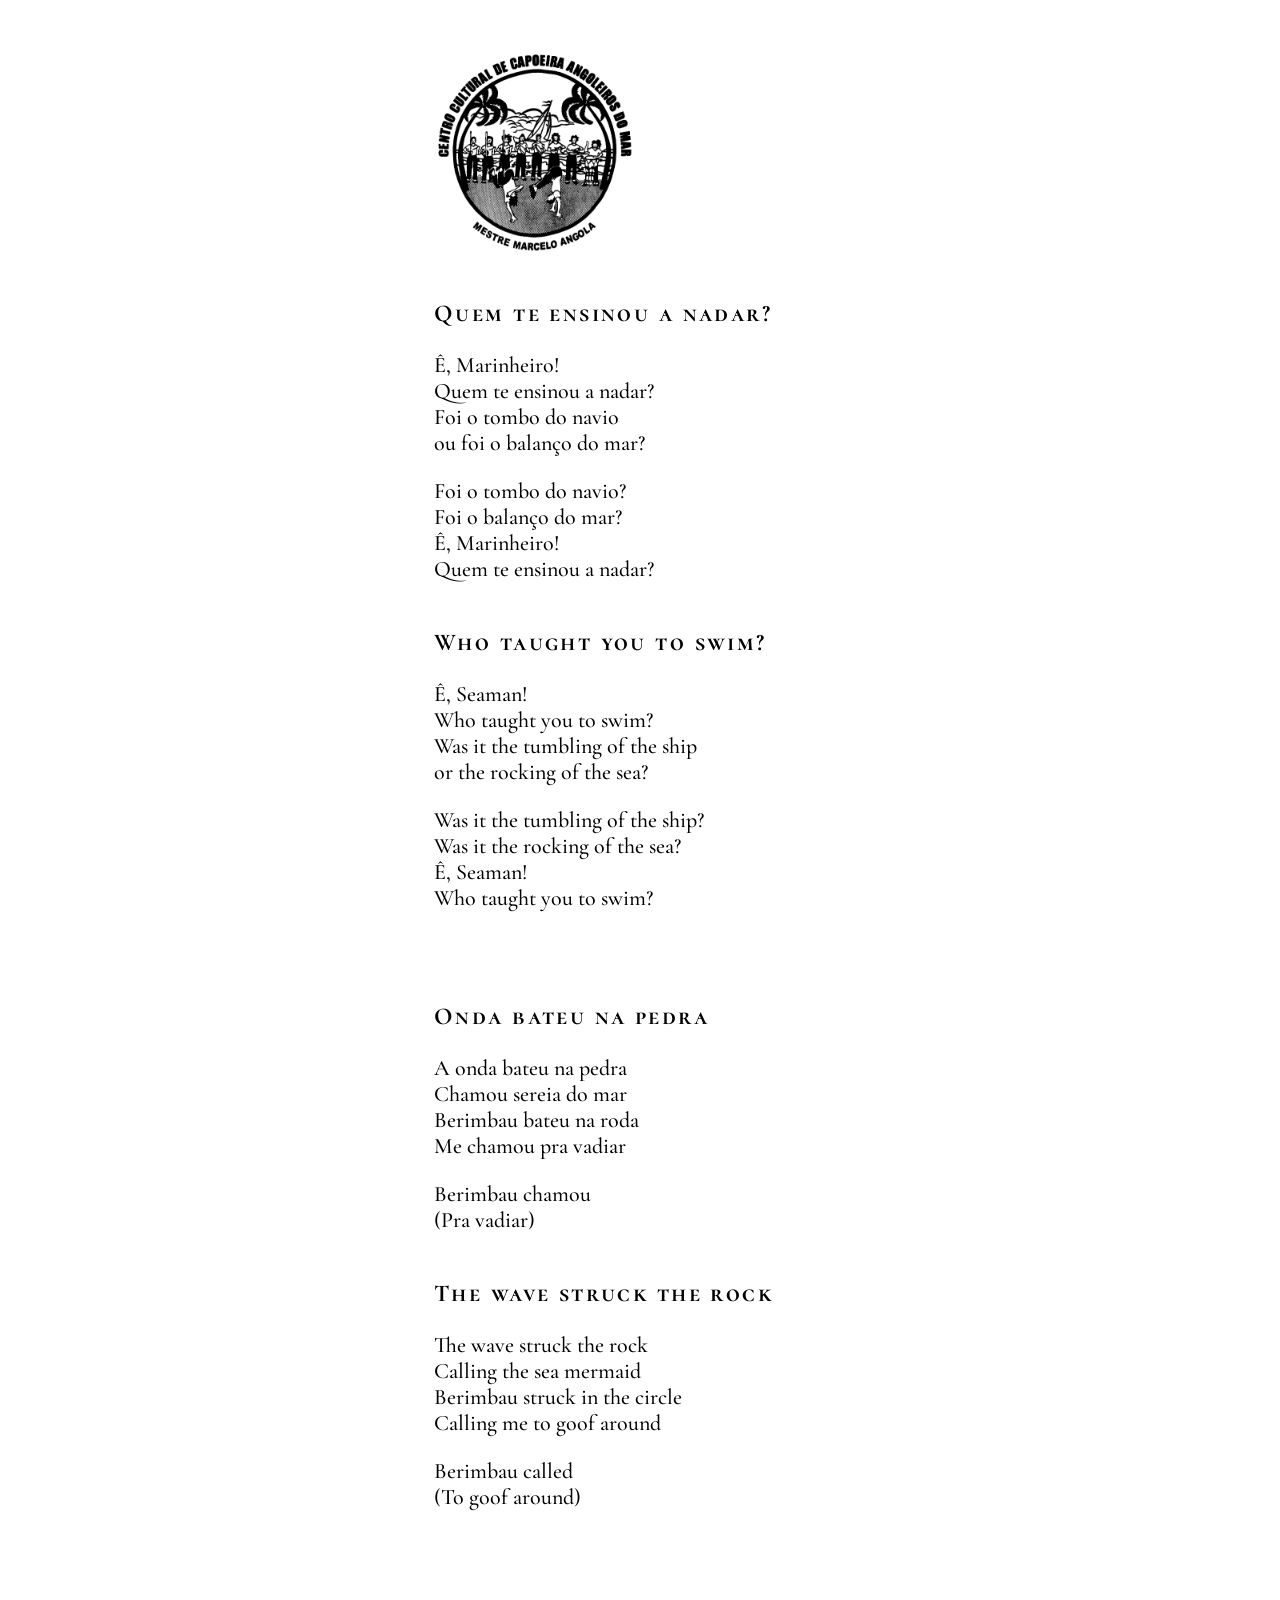
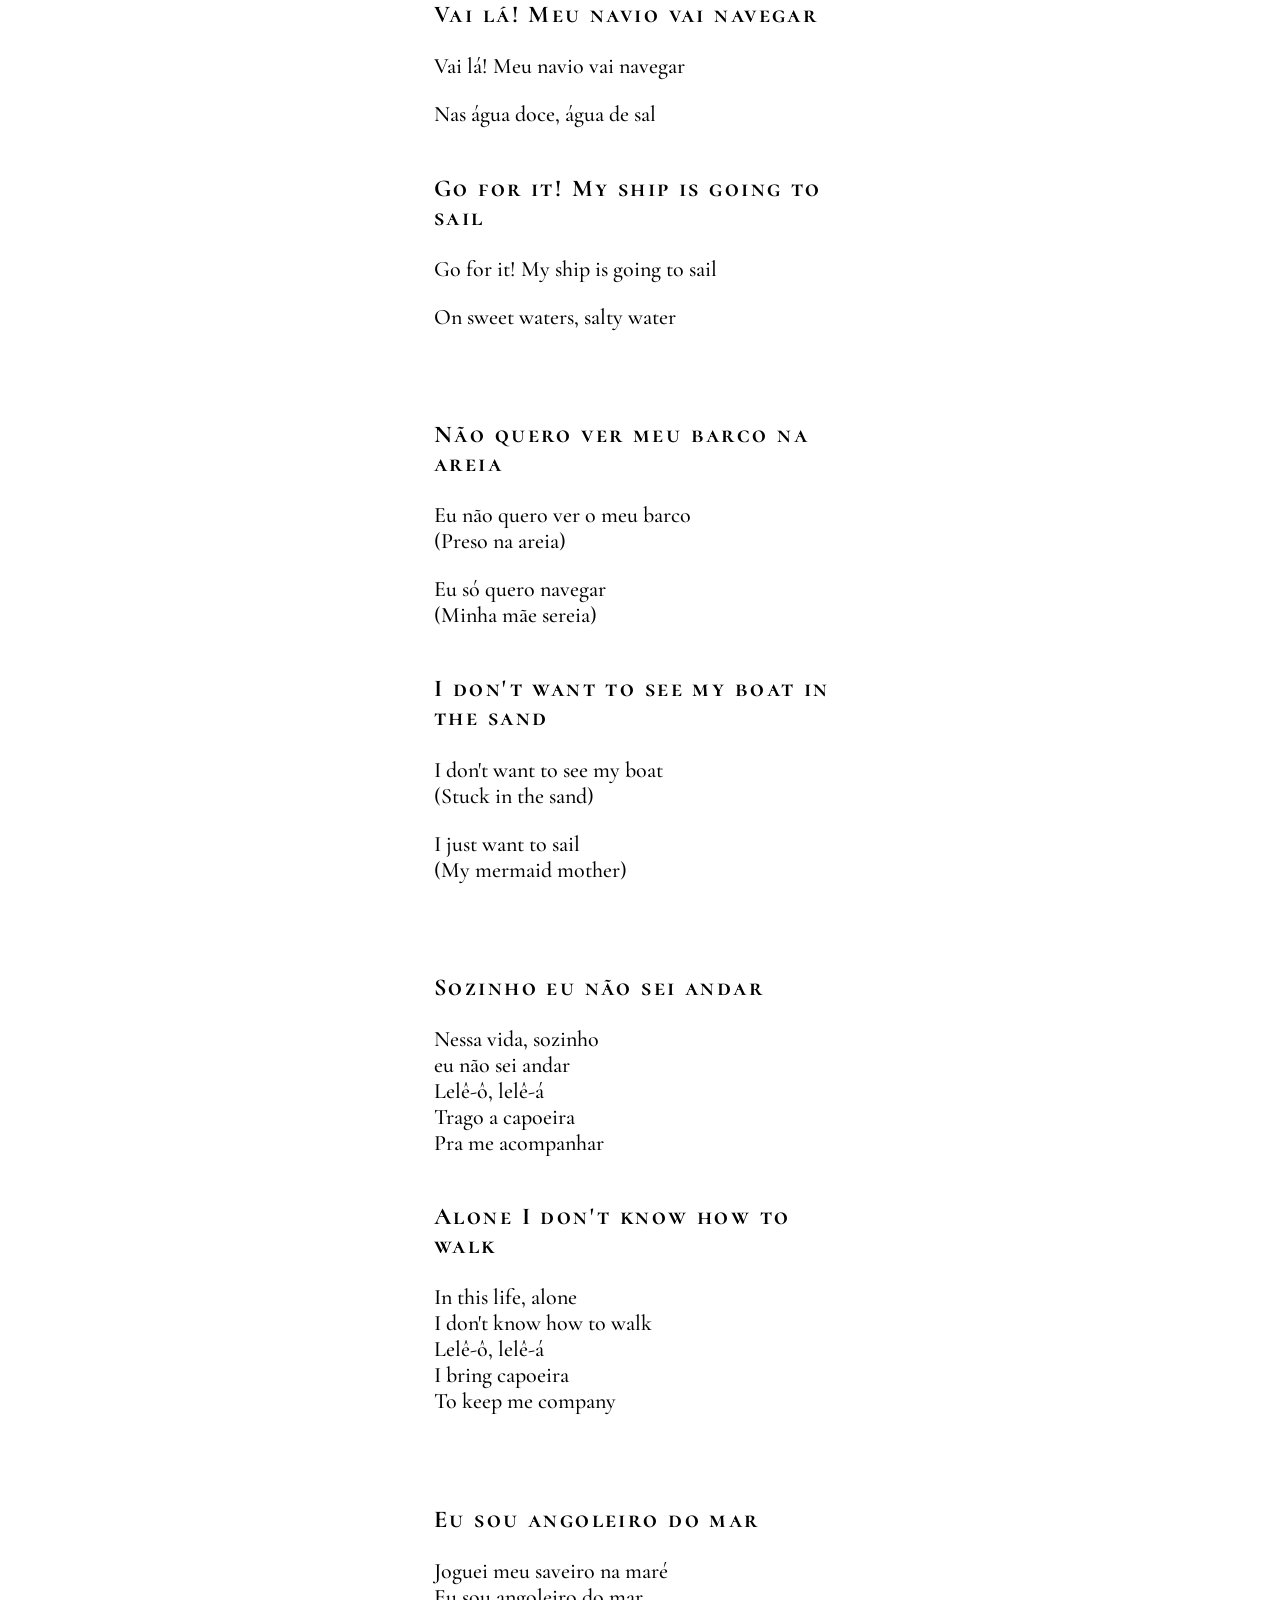
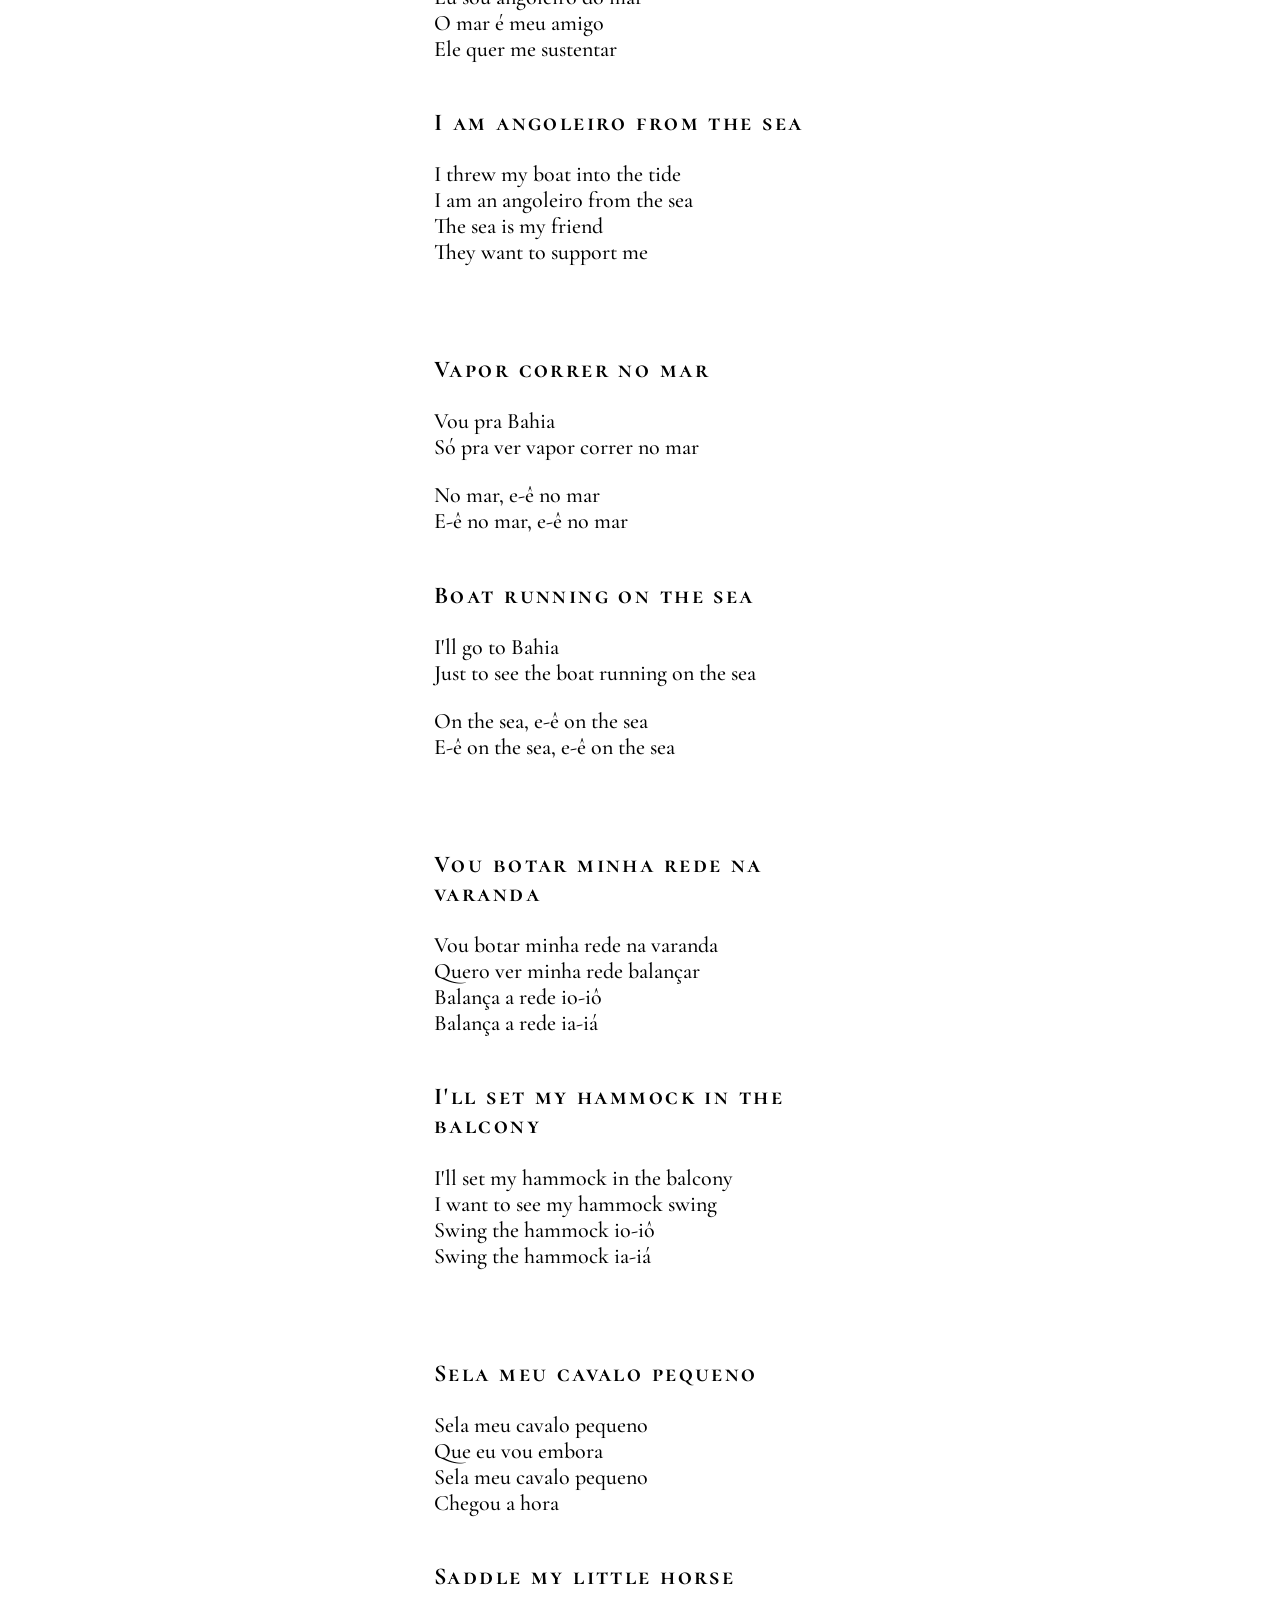
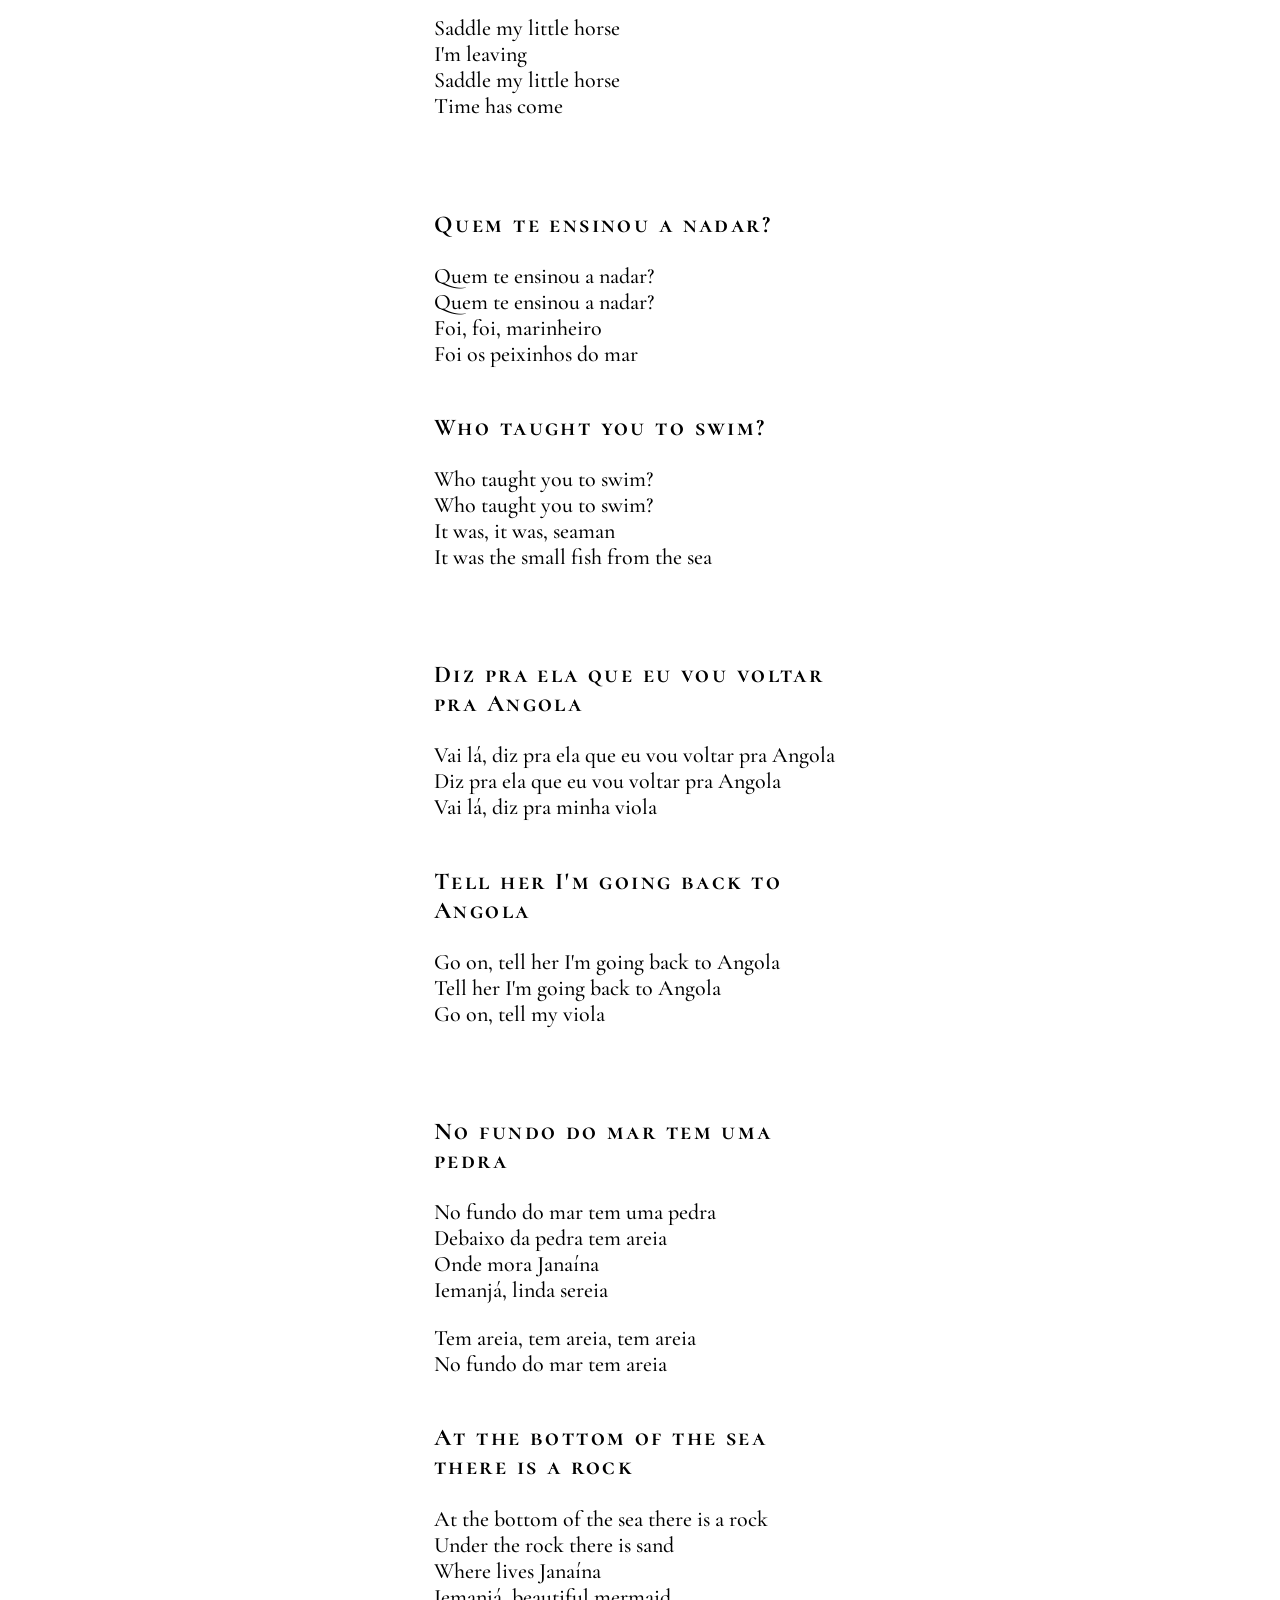
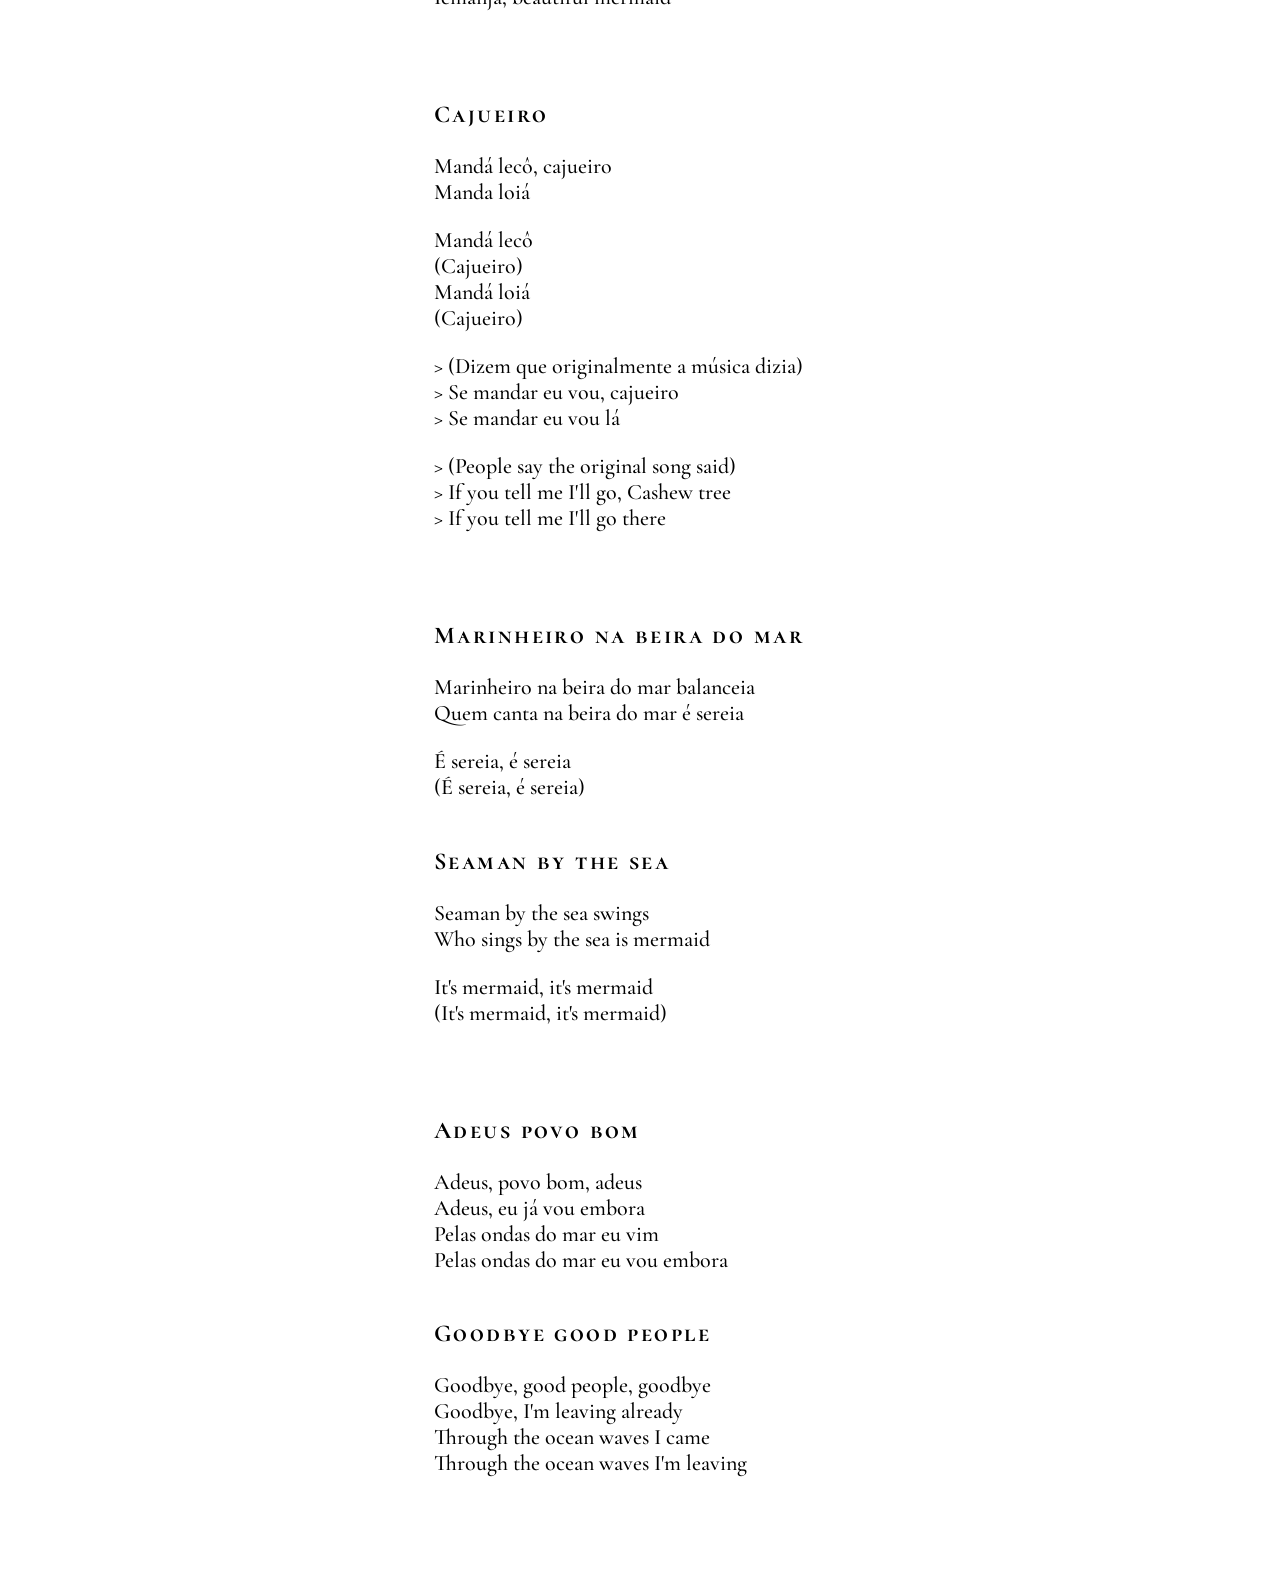
==== commit ba55b5bc: "Update lyrics and styling" ====
--- a/index.html
+++ b/index.html
@@ -10,9 +10,7 @@
   <div class="container">
     <div class="content">
 
-      <div style="align-self: center;">
-        <img src="grupo.png" width="200px" alt="Angoleiros do Mar Logo">
-      </div>
+      <img src="grupo.png" width="200px" alt="Angoleiros do Mar Logo">
 
       <!-- PARTS -->
 <div class="pair">
@@ -91,7 +89,7 @@
   </section>
   <section>
     <h2>Boat running on the sea</h2>
-    <div class="strophe">I'll go to Bahia<br>Only to see the boat running on the sea</div>
+    <div class="strophe">I'll go to Bahia<br>Just to see the boat running on the sea</div>
     <div class="strophe">On the sea, e-ê on the sea<br>E-ê on the sea, e-ê on the sea</div>
   </section>
 </div>
--- a/style.css
+++ b/style.css
@@ -78,7 +78,7 @@
   font-size: 1.1em;
   margin: 0;
   letter-spacing: 0.1em;
-  max-width: 350px;
+  max-width: 500px;
 }
 
 p {
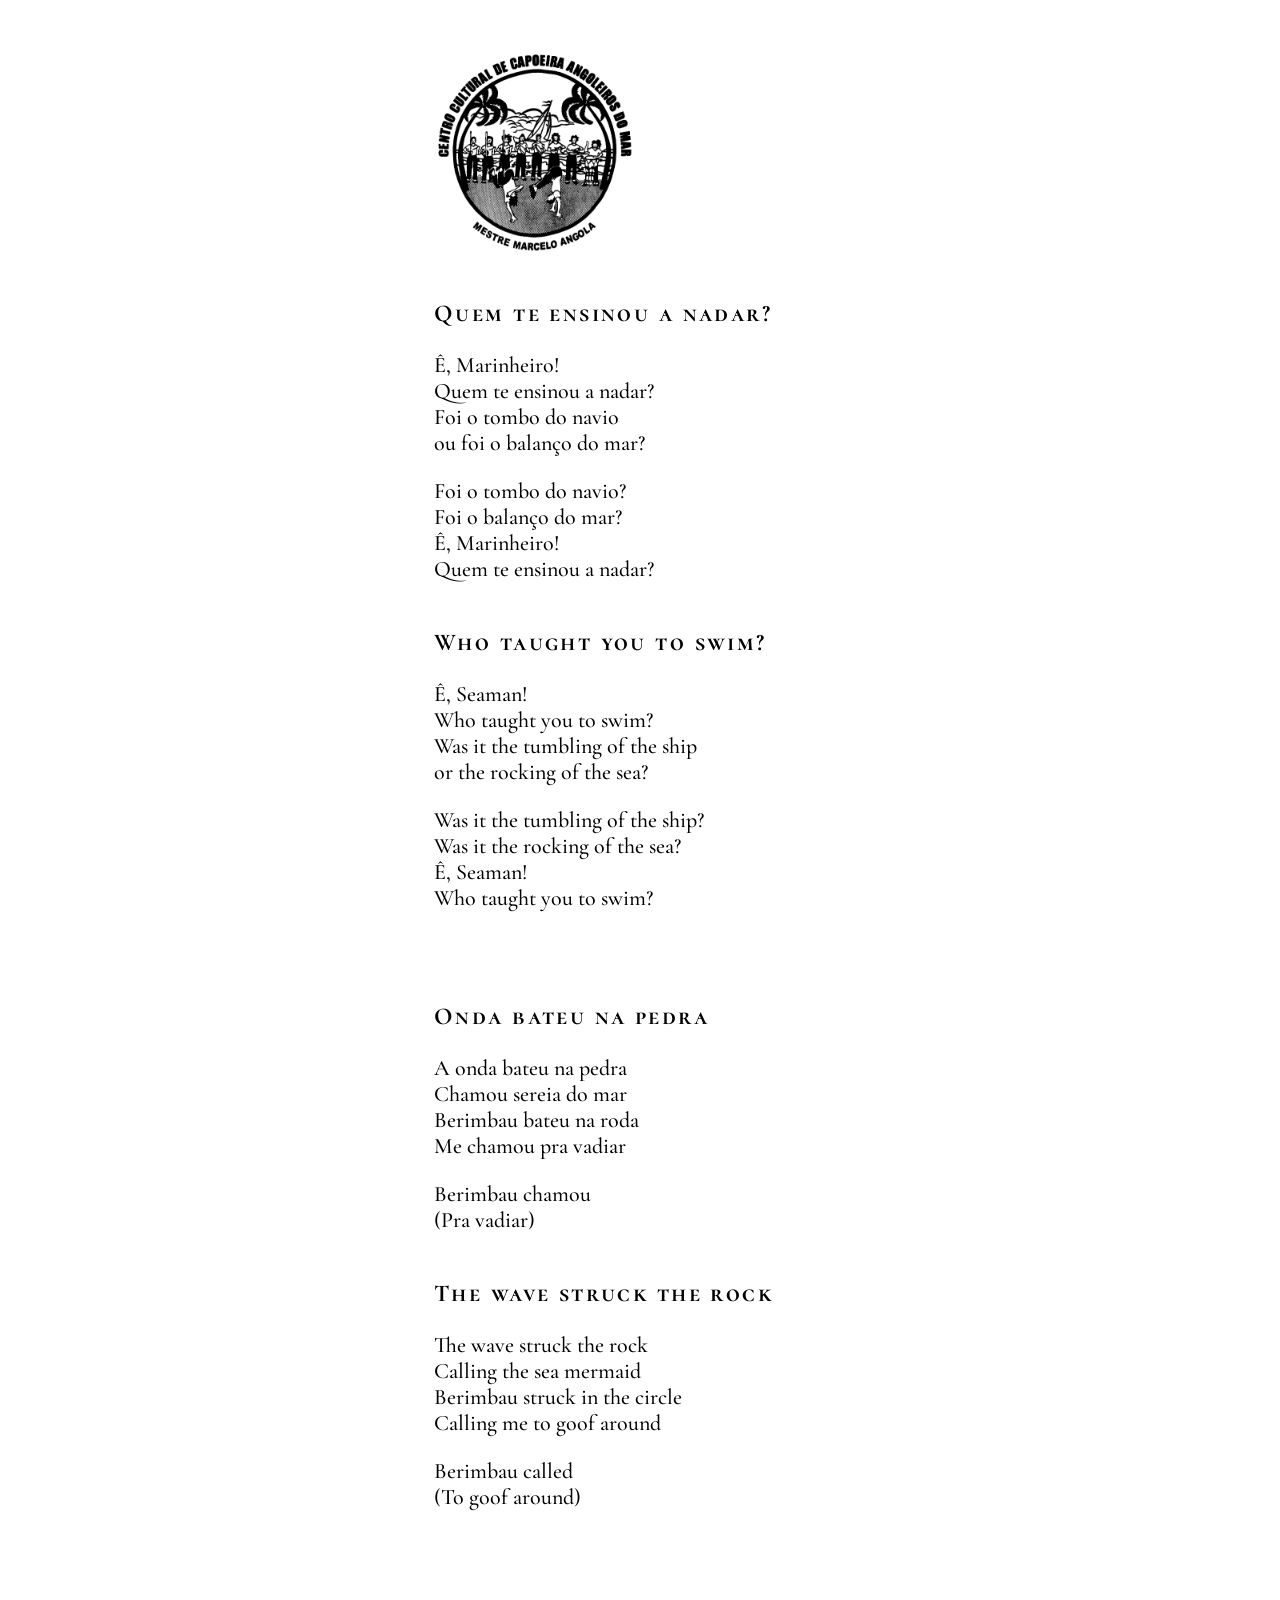
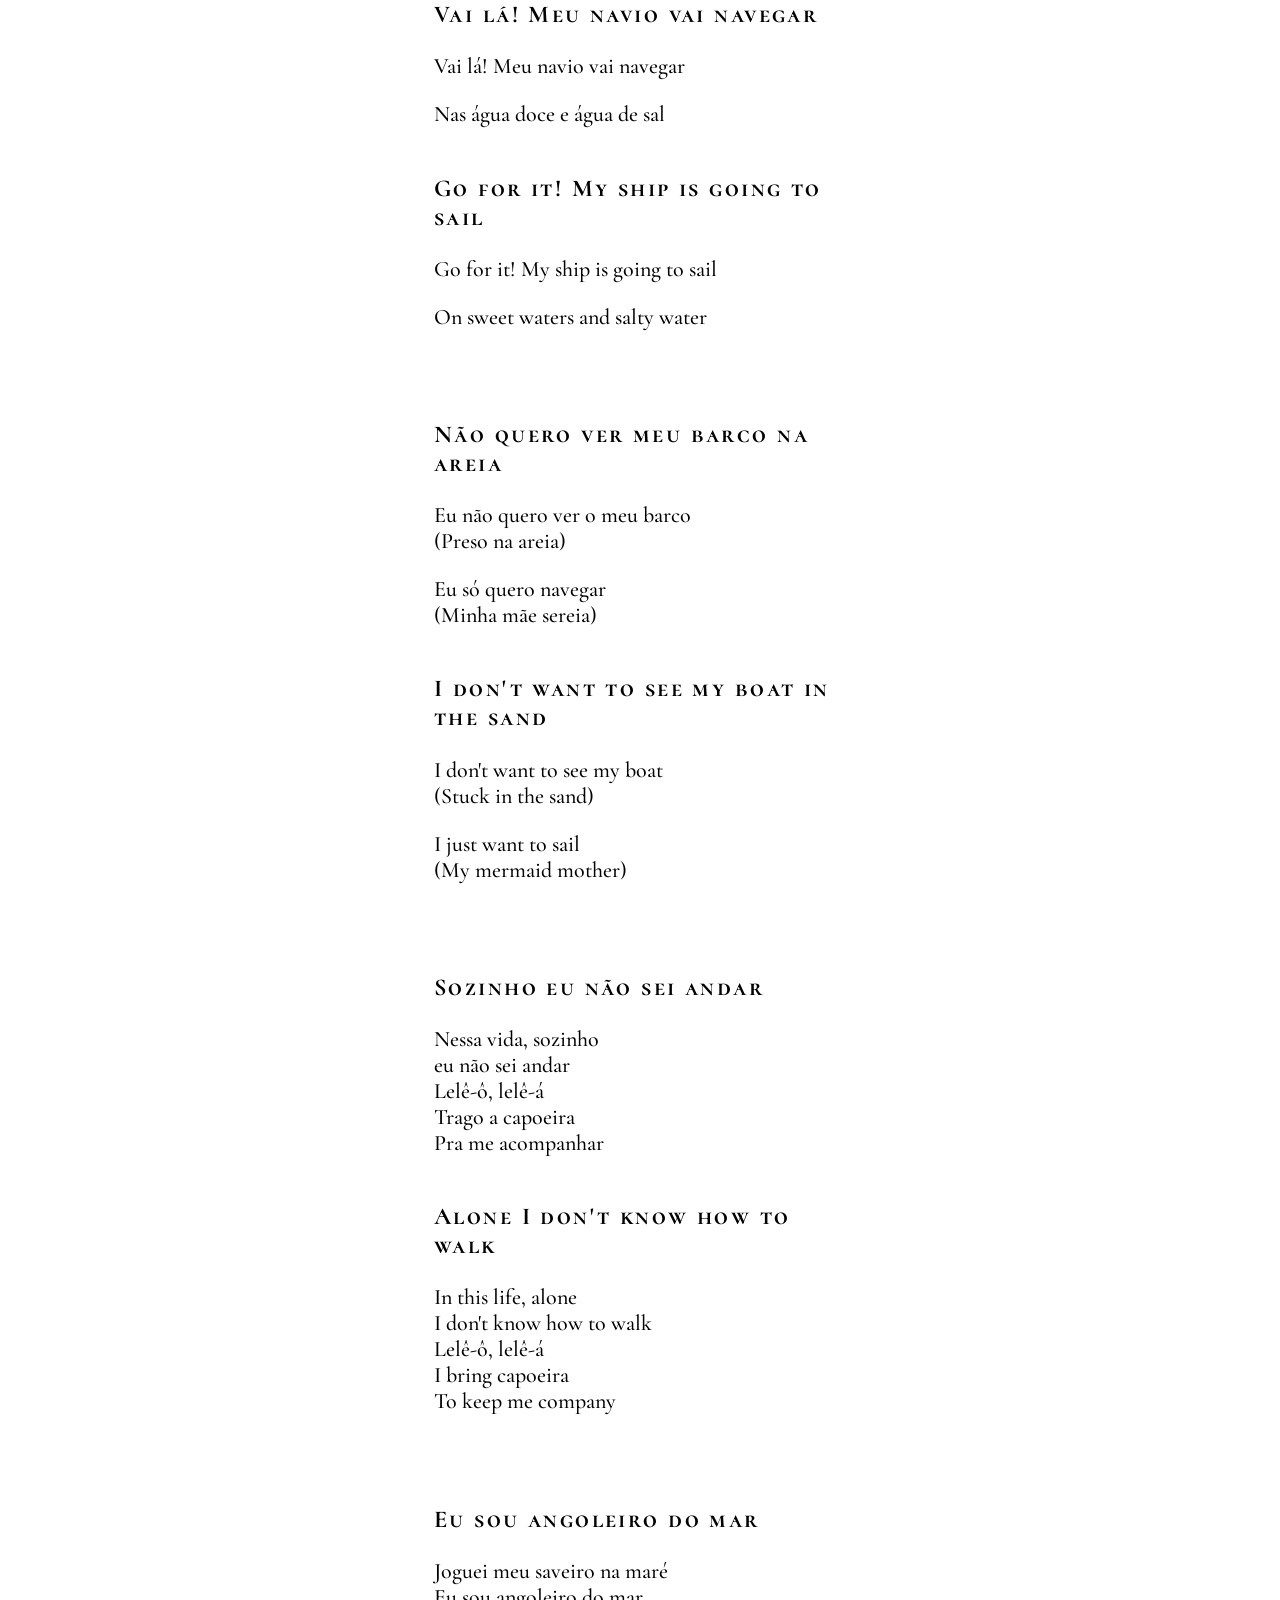
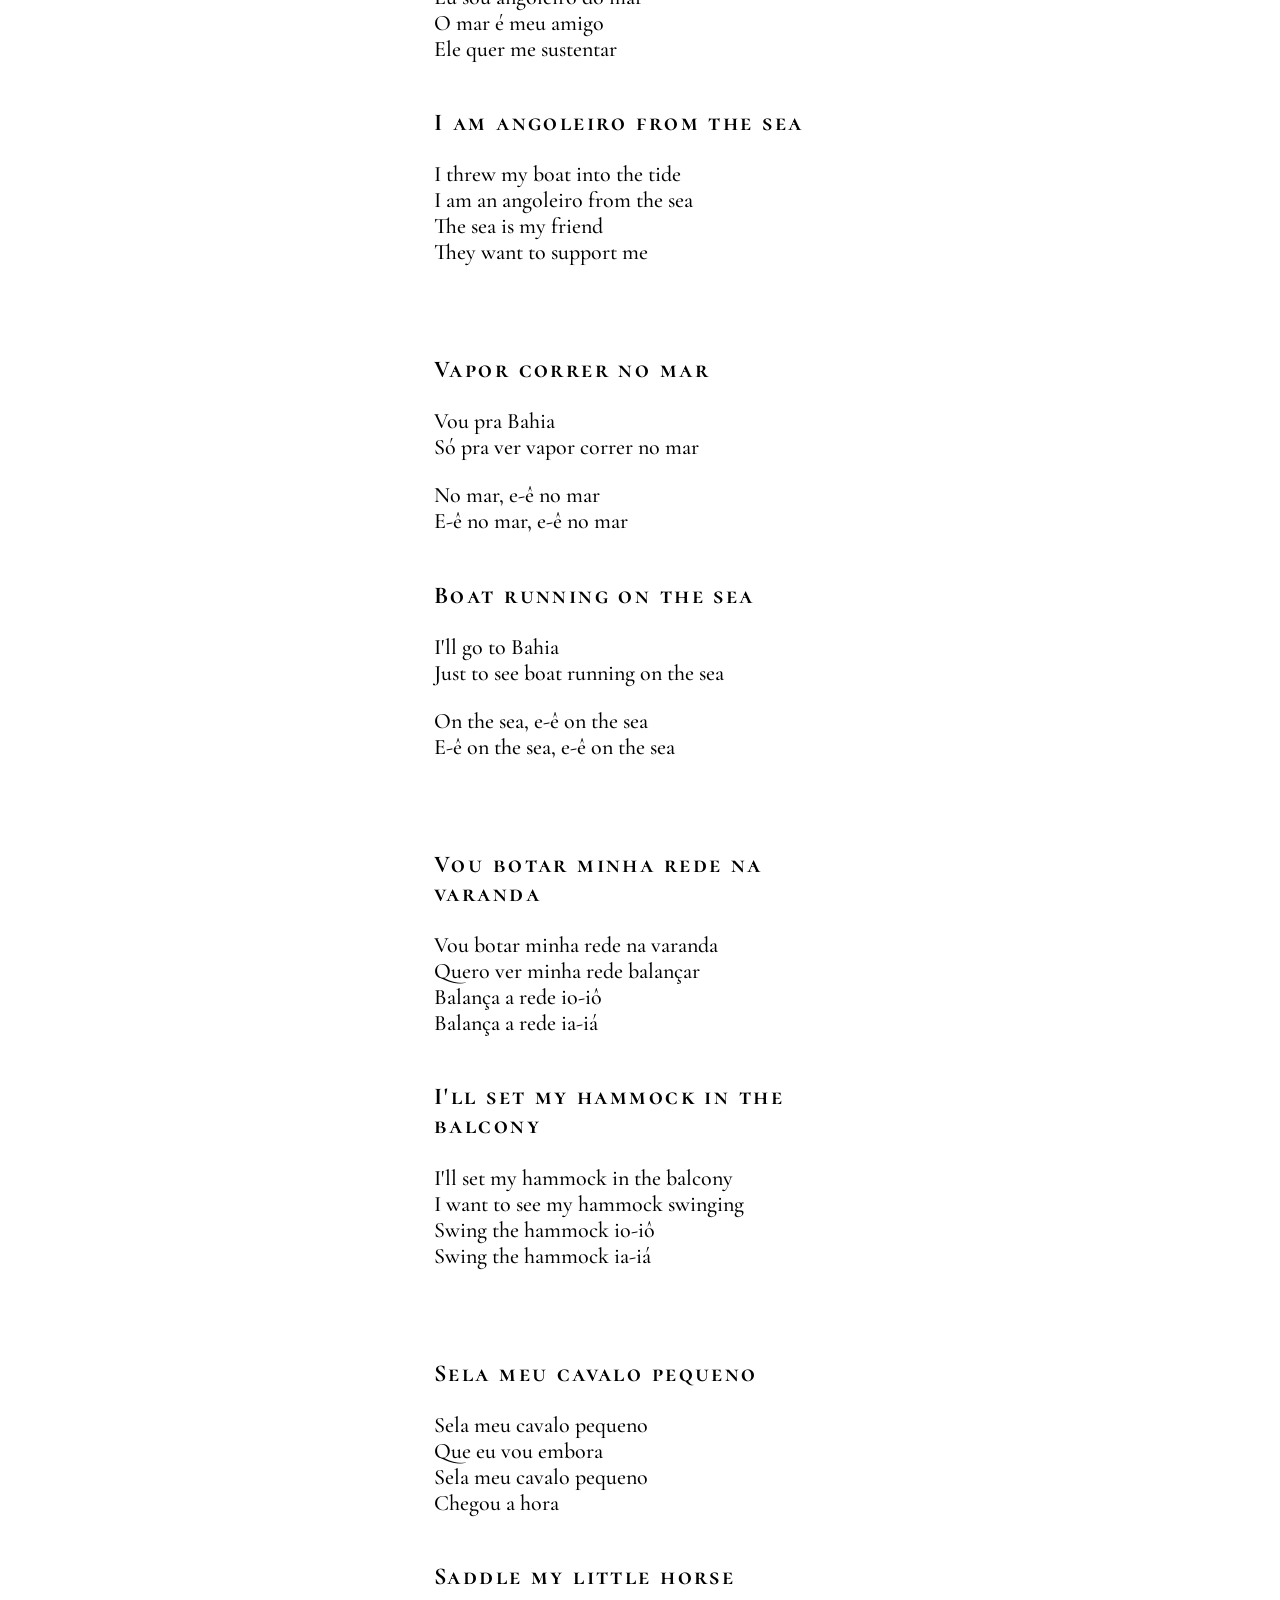
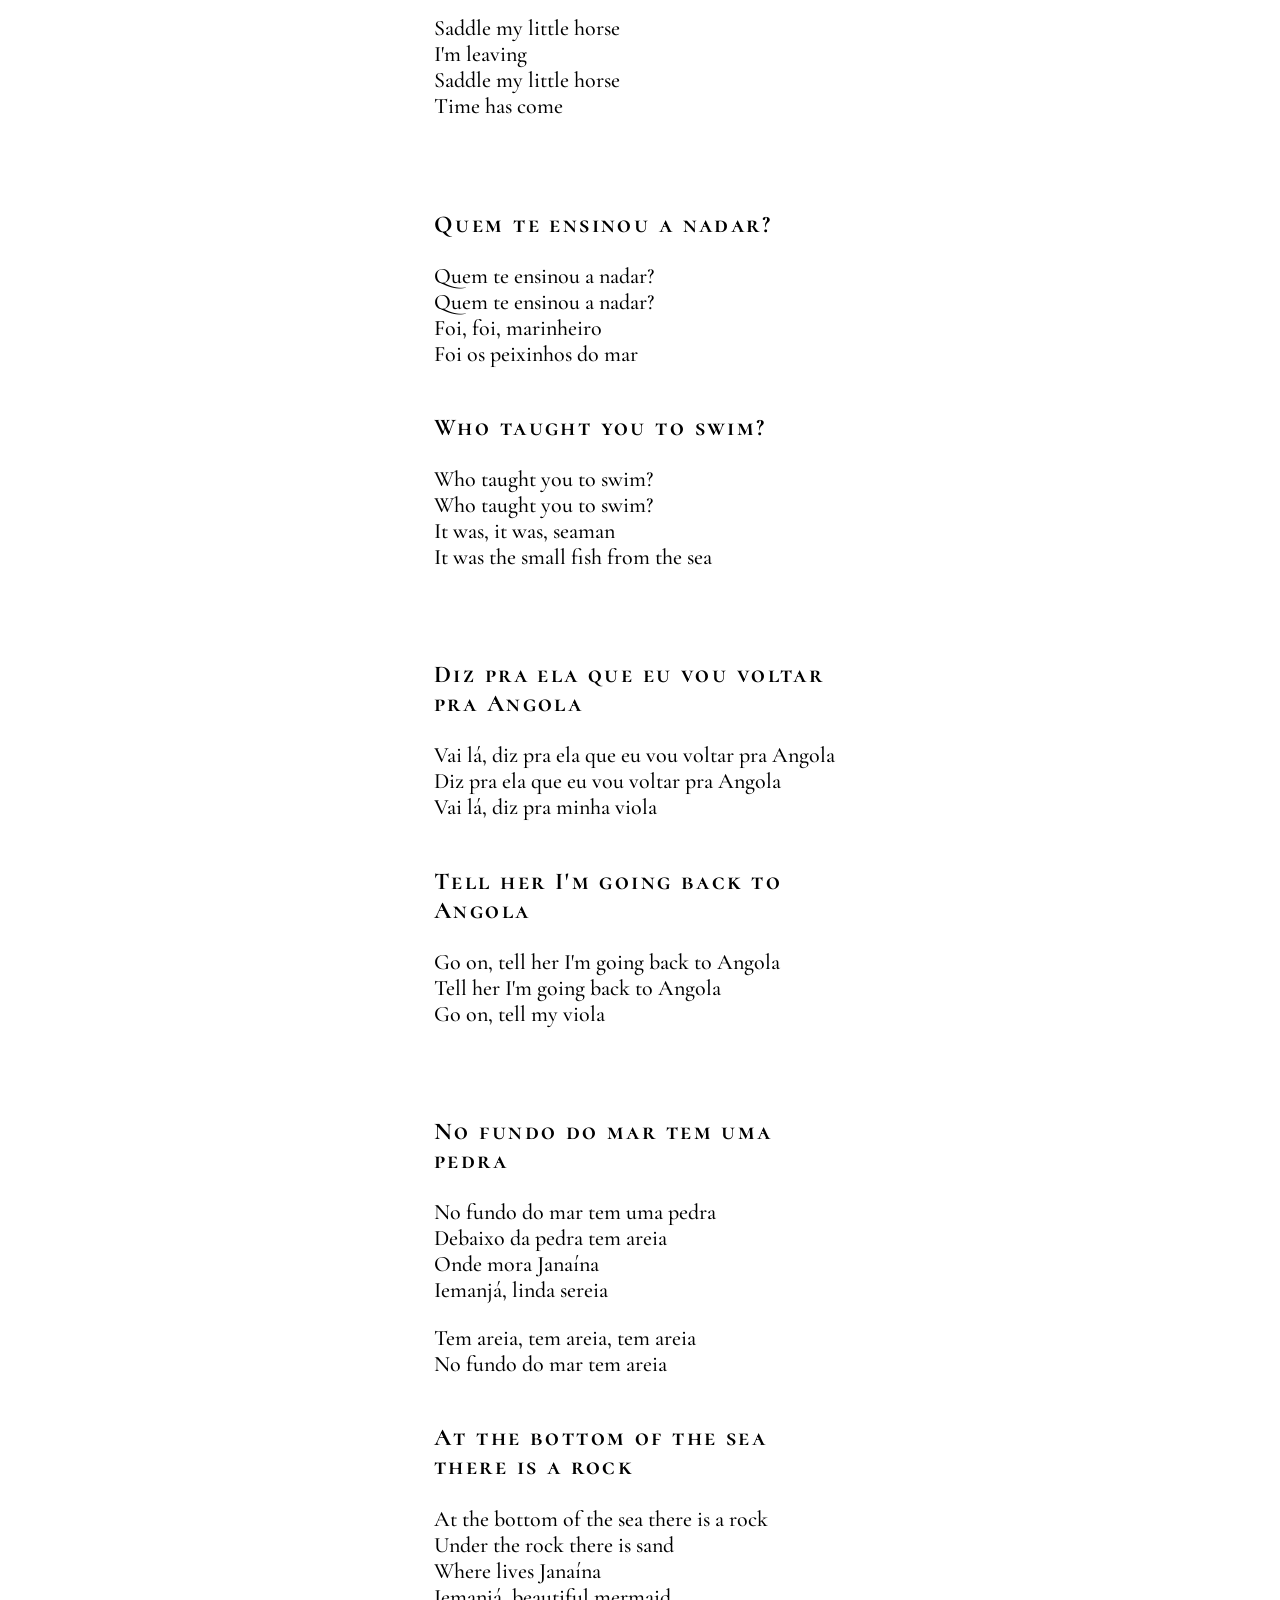
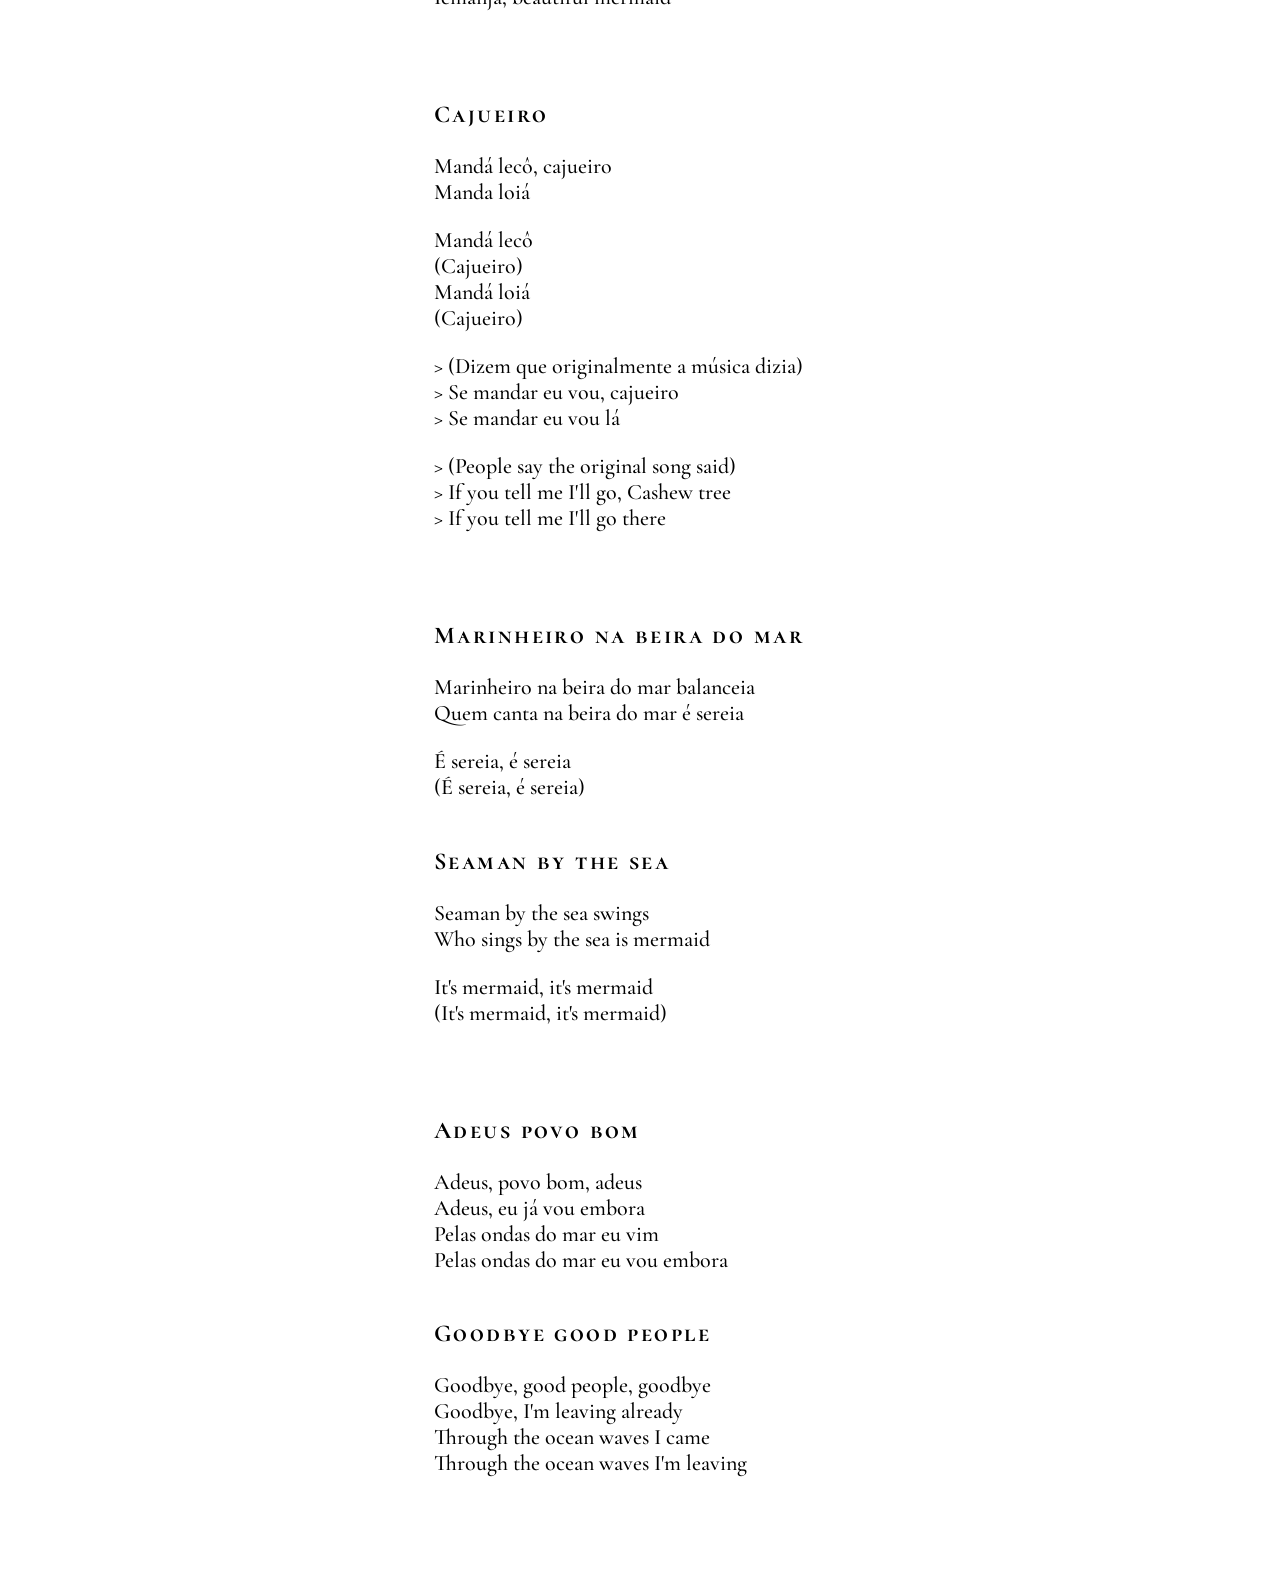
==== commit ce698914: "Update letra" ====
--- a/index.html
+++ b/index.html
@@ -41,12 +41,12 @@
   <section>
     <h2>Vai lá! Meu navio vai navegar</h2>
     <div class="strophe">Vai lá! Meu navio vai navegar</div>
-    <div class="strophe">Nas água doce, água de sal</div>
+    <div class="strophe">Nas água doce e água de sal</div>
   </section>
   <section>
     <h2>Go for it! My ship is going to sail</h2>
     <div class="strophe">Go for it! My ship is going to sail</div>
-    <div class="strophe">On sweet waters, salty water</div>
+    <div class="strophe">On sweet waters and salty water</div>
   </section>
 </div>
 <div class="pair">
@@ -89,7 +89,7 @@
   </section>
   <section>
     <h2>Boat running on the sea</h2>
-    <div class="strophe">I'll go to Bahia<br>Just to see the boat running on the sea</div>
+    <div class="strophe">I'll go to Bahia<br>Just to see boat running on the sea</div>
     <div class="strophe">On the sea, e-ê on the sea<br>E-ê on the sea, e-ê on the sea</div>
   </section>
 </div>
@@ -100,7 +100,7 @@
   </section>
   <section>
     <h2>I'll set my hammock in the balcony</h2>
-    <div class="strophe">I'll set my hammock in the balcony<br>I want to see my hammock swing<br>Swing the hammock io-iô<br>Swing the hammock ia-iá</div>
+    <div class="strophe">I'll set my hammock in the balcony<br>I want to see my hammock swinging<br>Swing the hammock io-iô<br>Swing the hammock ia-iá</div>
   </section>
 </div>
 <div class="pair">
